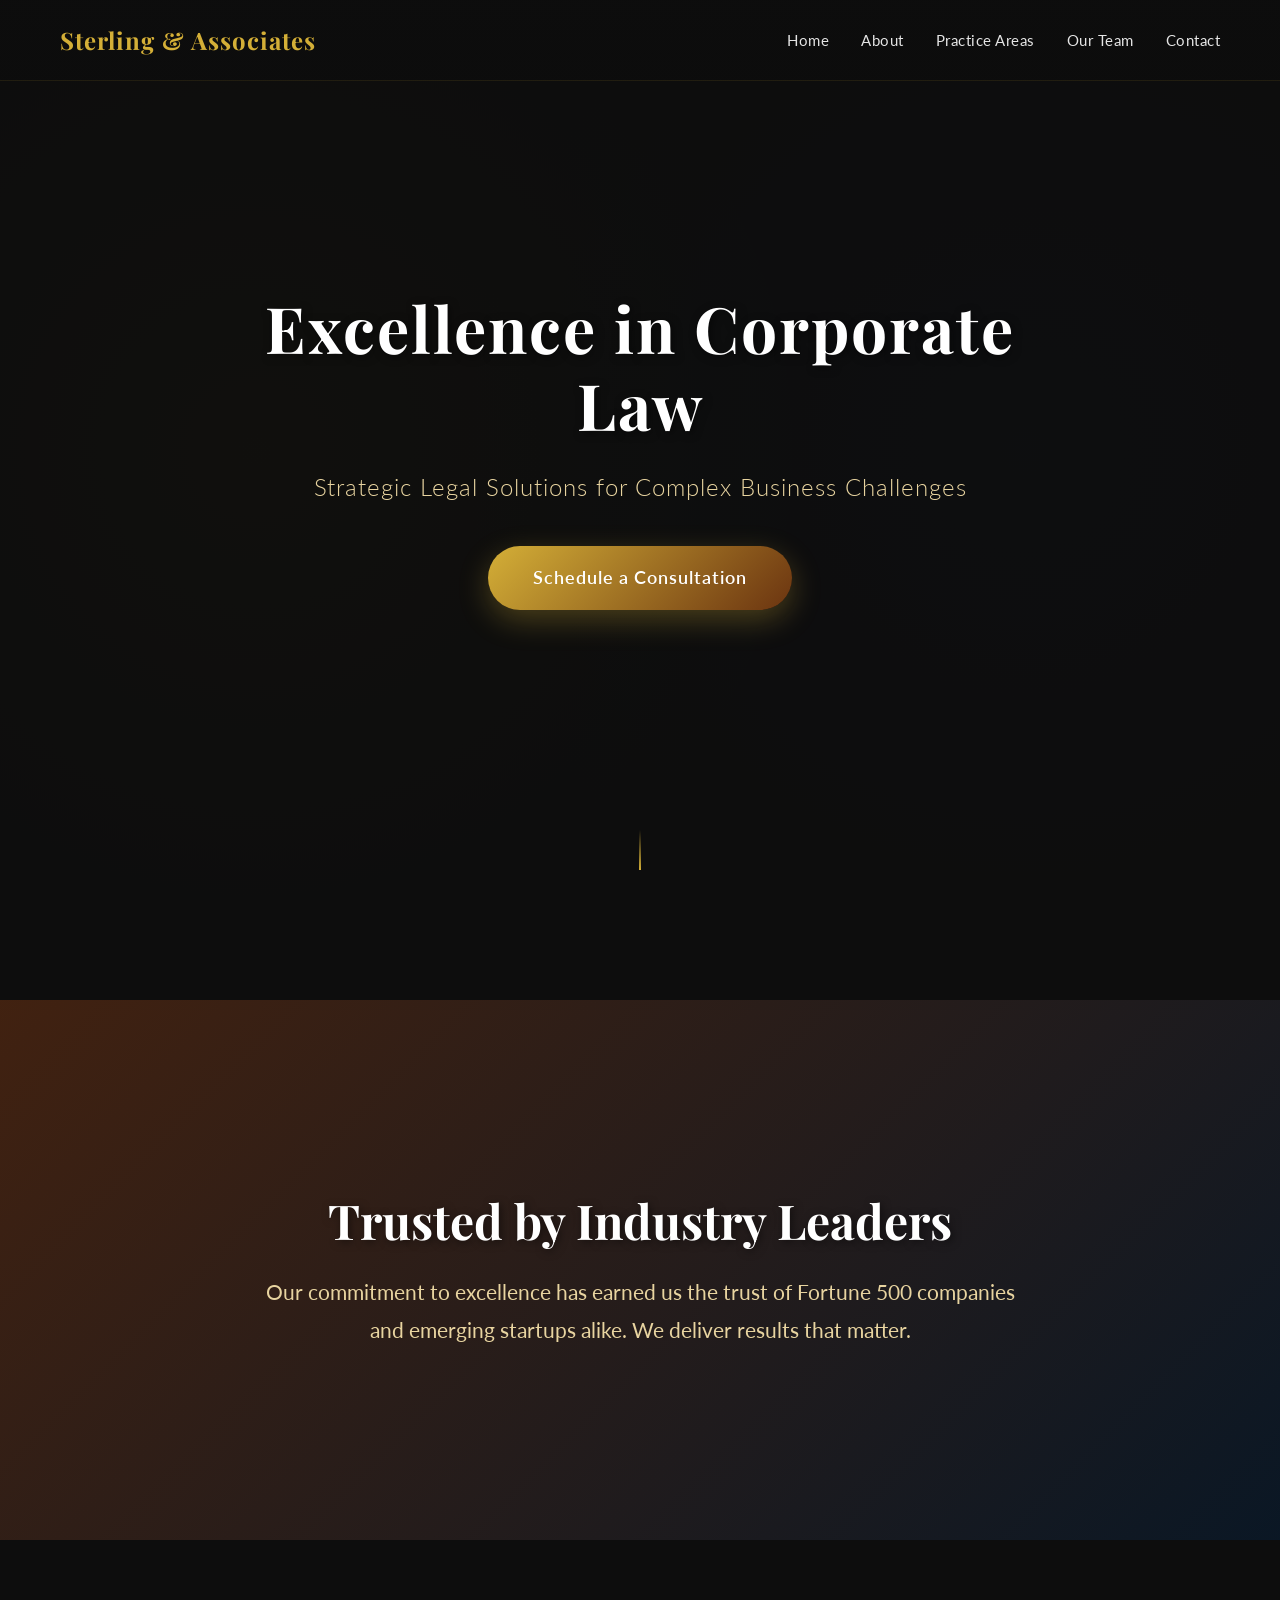
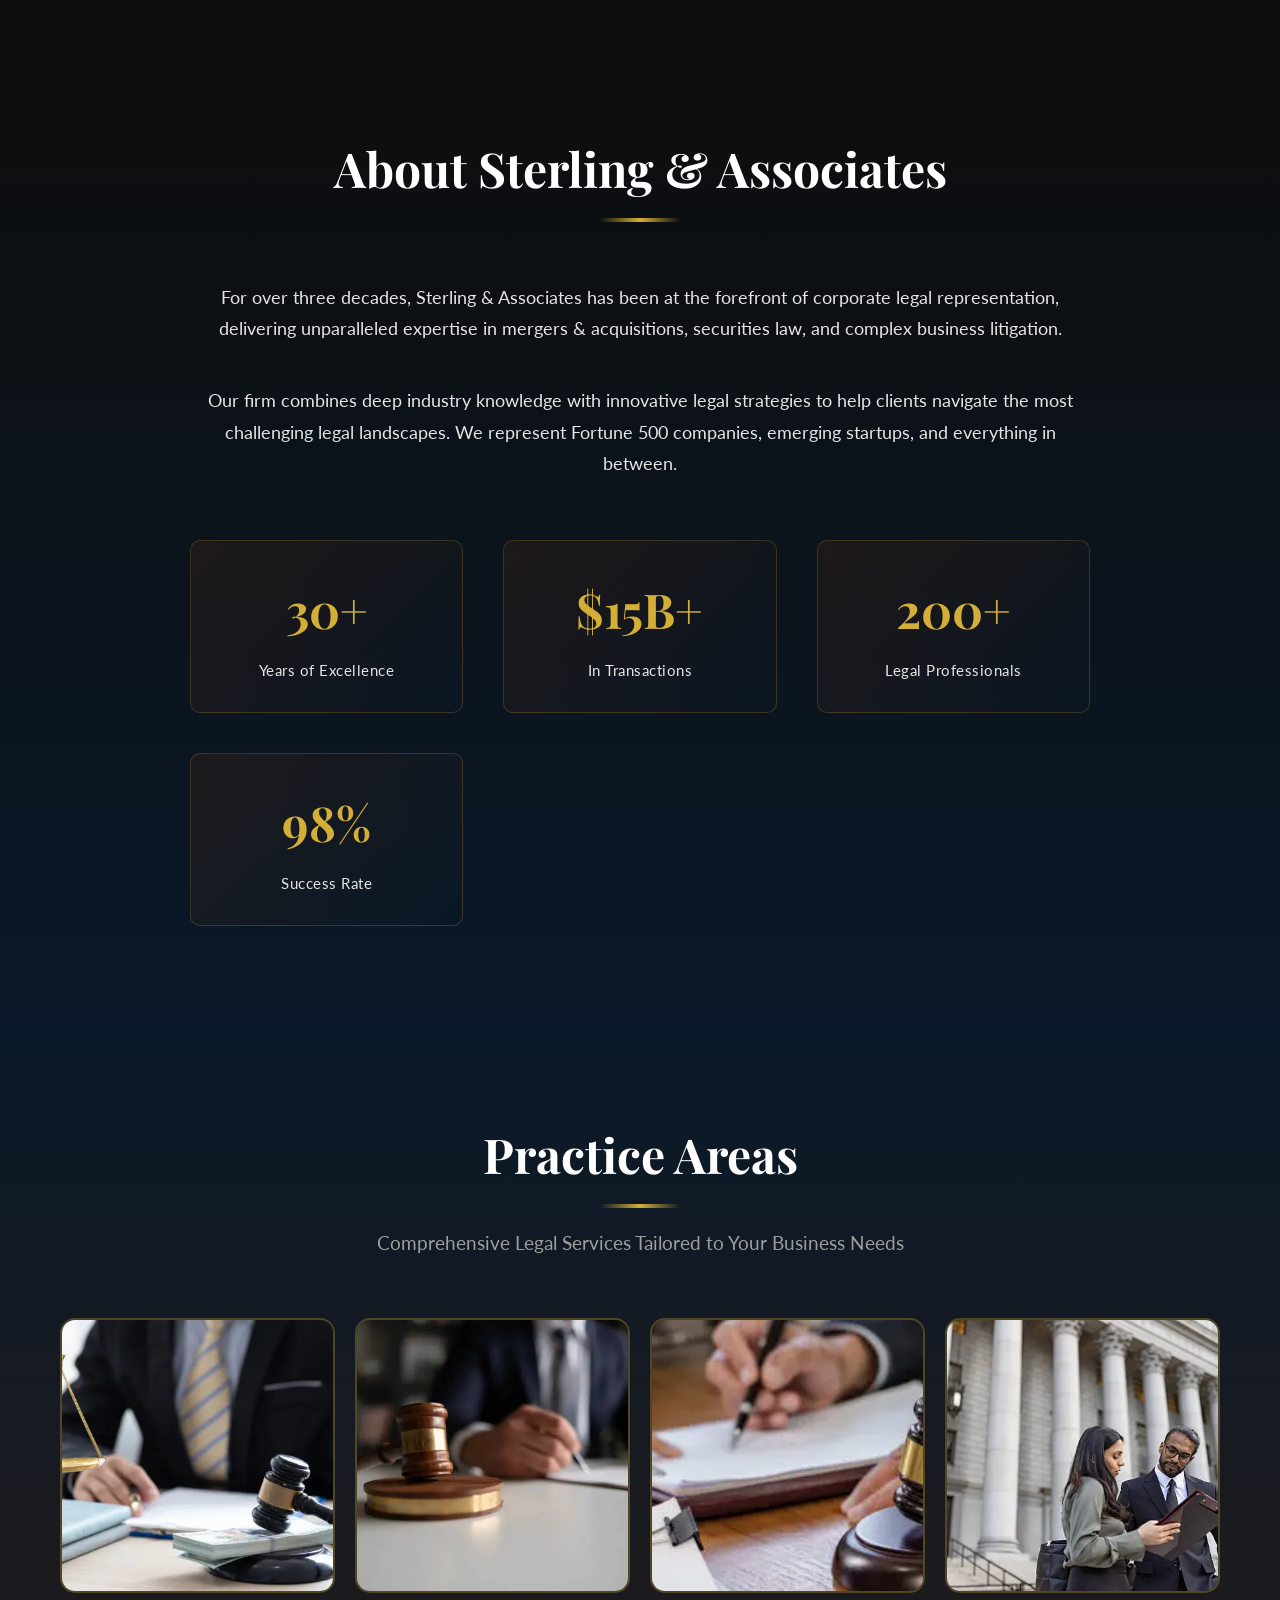
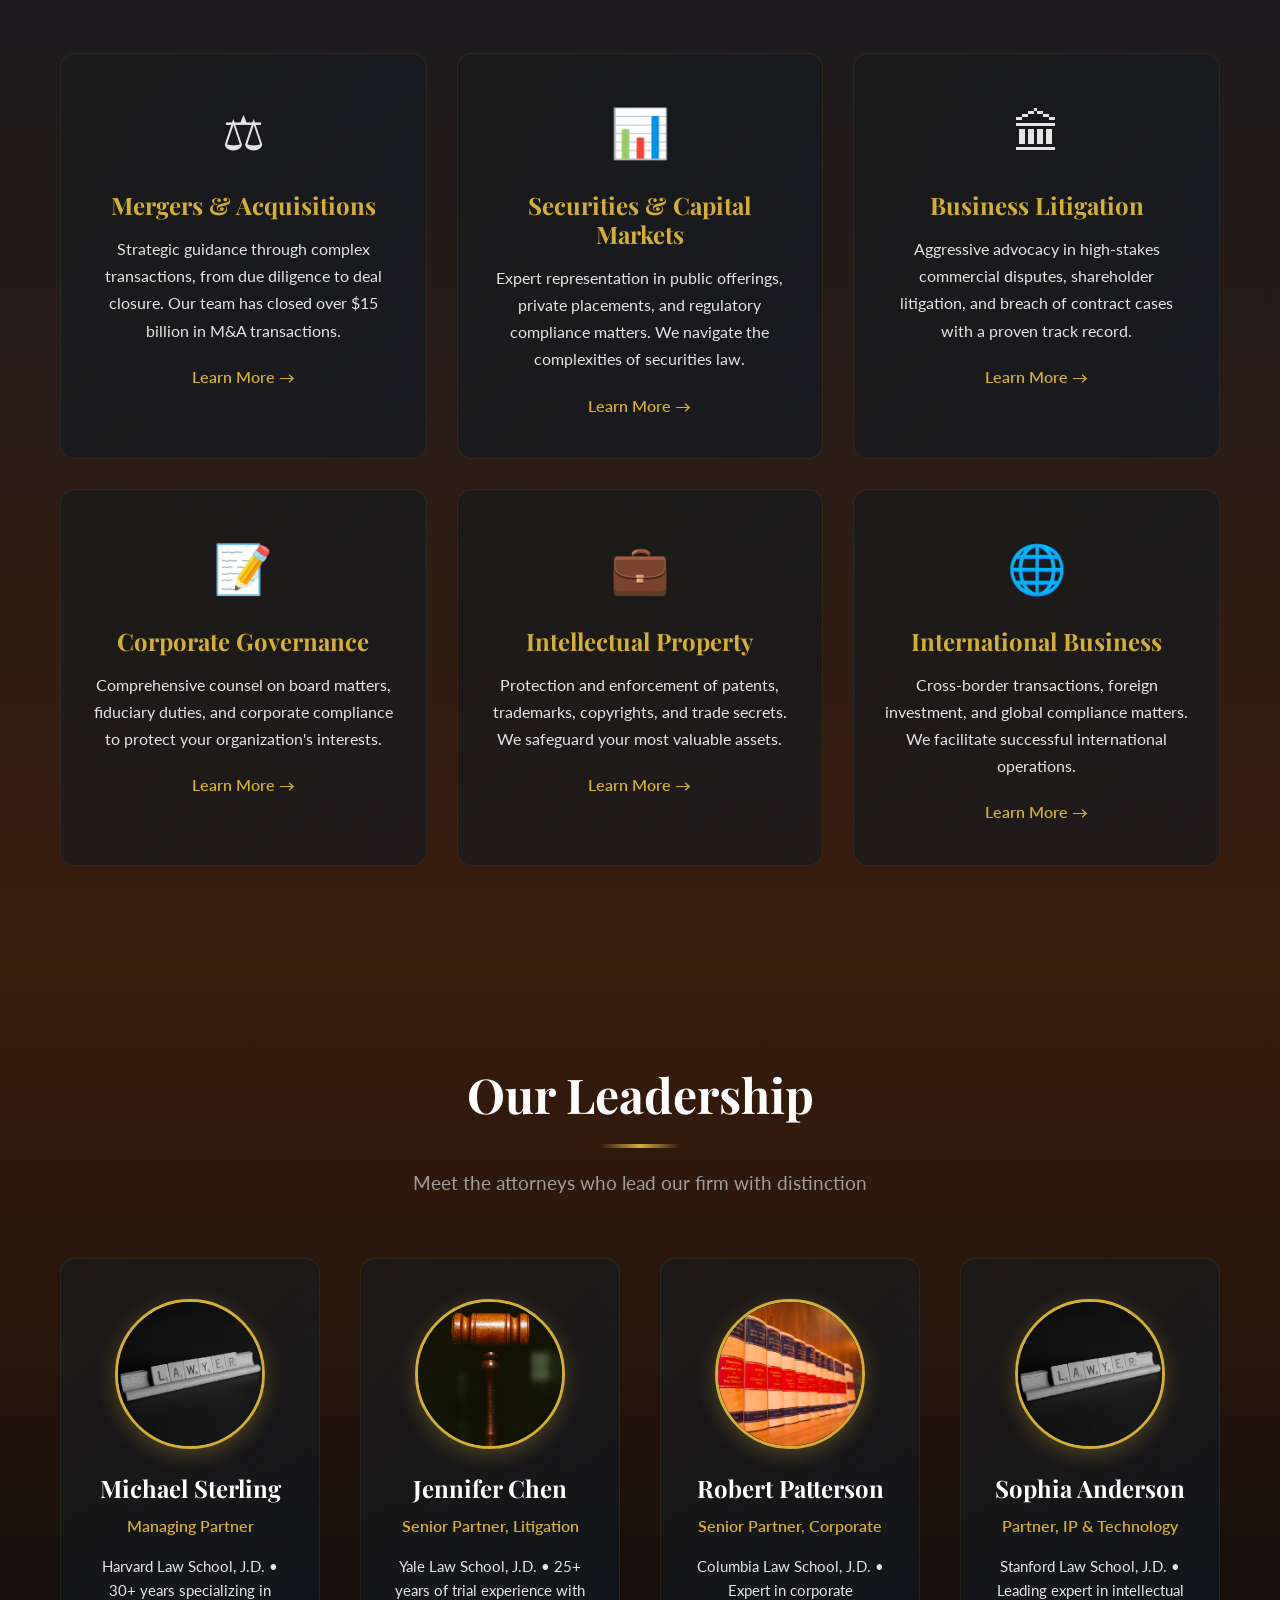
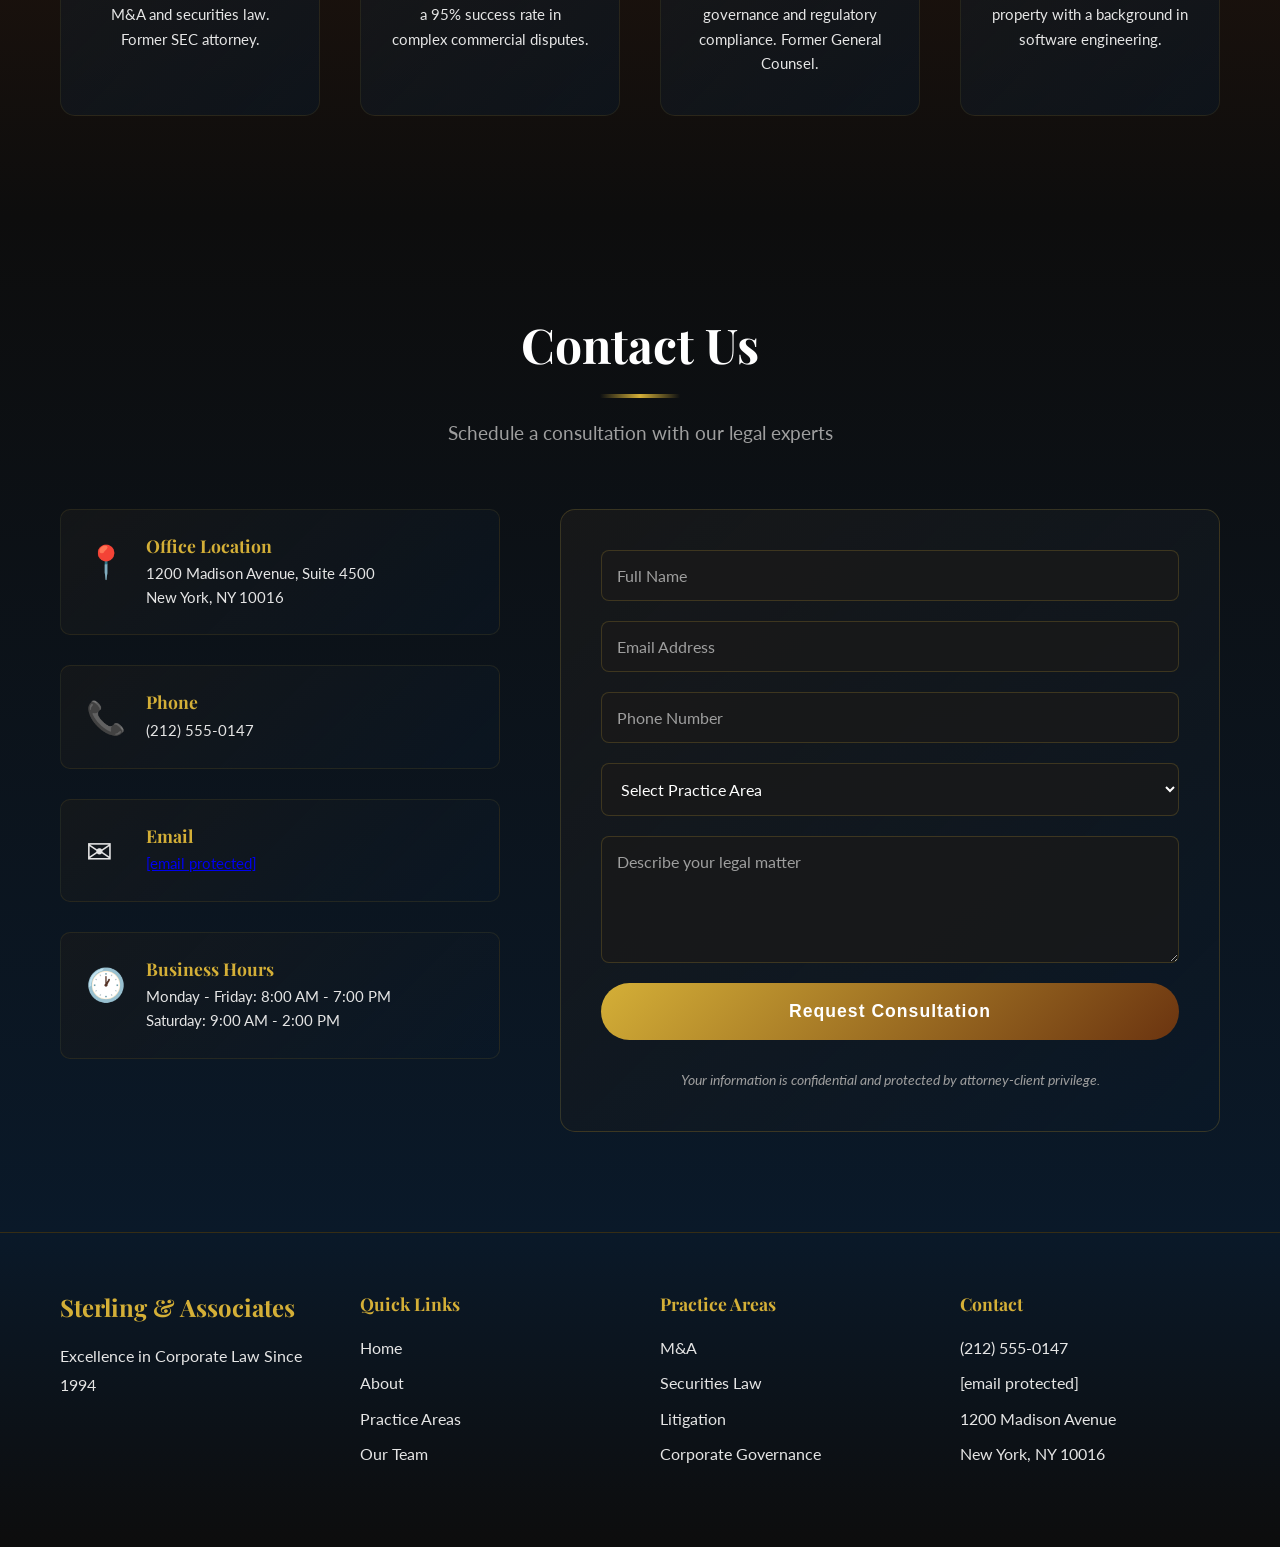
==== index.html @ 86e3eb5f "Add files via upload Website for a law firm." ====
<!DOCTYPE html>
<html lang="en">
<head>
    <meta charset="UTF-8">
    <meta name="viewport" content="width=device-width, initial-scale=1.0">
    <title>Sterling & Associates | Corporate Law Firm</title>
    <link rel="stylesheet" href="Legal.css">
    <link rel="preconnect" href="https://fonts.googleapis.com">
    <link rel="preconnect" href="https://fonts.gstatic.com" crossorigin>
    <link href="https://fonts.googleapis.com/css2?family=Playfair+Display:wght@400;600;700&family=Lato:wght@300;400;700&display=swap" rel="stylesheet">
</head>
<body>
    <!-- Navigation -->
    <nav class="navbar" id="navbar">
        <div class="nav-container">
            <div class="logo">
                <span class="logo-text">Sterling & Associates</span>
            </div>
            <div class="nav-toggle" id="navToggle">
                <span></span>
                <span></span>
                <span></span>
            </div>
            <ul class="nav-menu" id="navMenu">
                <li><a href="#home" class="nav-link">Home</a></li>
                <li><a href="#about" class="nav-link">About</a></li>
                <li><a href="#practice-areas" class="nav-link">Practice Areas</a></li>
                <li><a href="#team" class="nav-link">Our Team</a></li>
                <li><a href="#contact" class="nav-link">Contact</a></li>
            </ul>
        </div>
    </nav>

    <!-- Hero Section -->
    <section class="hero" id="home">
        <video class="hero-video" autoplay muted loop playsinline>
            <source src="5637927-uhd_3840_2160_24fps.mp4" type="video/mp4">
        </video>
        <div class="hero-overlay"></div>
        <div class="hero-content">
            <h1 class="hero-title">Excellence in Corporate Law</h1>
            <p class="hero-subtitle">Strategic Legal Solutions for Complex Business Challenges</p>
            <a href="#contact" class="cta-button">Schedule a Consultation</a>
        </div>
        <div class="scroll-indicator">
            <span></span>
        </div>
    </section>

    <!-- Video Background Section -->
    <section class="video-section" id="video-parallax">
        <video class="parallax-video" muted loop playsinline>
            <source src="5637927-uhd_3840_2160_24fps.mp4" type="video/mp4">
        </video>
        <div class="video-overlay"></div>
        <div class="video-content">
            <h2 class="video-title">Trusted by Industry Leaders</h2>
            <p class="video-text">Our commitment to excellence has earned us the trust of Fortune 500 companies and emerging startups alike. We deliver results that matter.</p>
        </div>
    </section>

    <!-- About Section -->
    <section class="about" id="about">
        <div class="container">
            <div class="section-header">
                <h2 class="section-title">About Sterling & Associates</h2>
                <div class="title-underline"></div>
            </div>
            <div class="about-content">
                <div class="about-text">
                    <p class="lead-text">For over three decades, Sterling & Associates has been at the forefront of corporate legal representation, delivering unparalleled expertise in mergers & acquisitions, securities law, and complex business litigation.</p>
                    <p>Our firm combines deep industry knowledge with innovative legal strategies to help clients navigate the most challenging legal landscapes. We represent Fortune 500 companies, emerging startups, and everything in between.</p>
                    <div class="stats-grid">
                        <div class="stat-item">
                            <div class="stat-number">30+</div>
                            <div class="stat-label">Years of Excellence</div>
                        </div>
                        <div class="stat-item">
                            <div class="stat-number">$15B+</div>
                            <div class="stat-label">In Transactions</div>
                        </div>
                        <div class="stat-item">
                            <div class="stat-number">200+</div>
                            <div class="stat-label">Legal Professionals</div>
                        </div>
                        <div class="stat-item">
                            <div class="stat-number">98%</div>
                            <div class="stat-label">Success Rate</div>
                        </div>
                    </div>
                </div>
            </div>
        </div>
    </section>

    <!-- Practice Areas Section -->
    <section class="practice-areas" id="practice-areas">
        <div class="container">
            <div class="section-header">
                <h2 class="section-title">Practice Areas</h2>
                <div class="title-underline"></div>
                <p class="section-subtitle">Comprehensive Legal Services Tailored to Your Business Needs</p>
            </div>
            
            <!-- Featured Images -->
            <div class="practice-images">
                <div class="practice-image-item">
                    <img src="istockphoto-1415997083-612x612.webp" alt="Legal consultation">
                </div>
                <div class="practice-image-item">
                    <img src="istockphoto-2102571053-612x612.webp" alt="Legal gavel">
                </div>
                <div class="practice-image-item">
                    <img src="istockphoto-2164904560-612x612.webp" alt="Legal documents">
                </div>
                <div class="practice-image-item">
                    <img src="istockphoto-2248801947-612x612.webp" alt="Legal professionals">
                </div>
            </div>
            
            <div class="practice-grid">
                <div class="practice-card">
                    <div class="practice-icon">⚖</div>
                    <h3 class="practice-title">Mergers & Acquisitions</h3>
                    <p class="practice-description">Strategic guidance through complex transactions, from due diligence to deal closure. Our team has closed over $15 billion in M&A transactions.</p>
                    <a href="#contact" class="practice-link">Learn More →</a>
                </div>
                <div class="practice-card">
                    <div class="practice-icon">📊</div>
                    <h3 class="practice-title">Securities & Capital Markets</h3>
                    <p class="practice-description">Expert representation in public offerings, private placements, and regulatory compliance matters. We navigate the complexities of securities law.</p>
                    <a href="#contact" class="practice-link">Learn More →</a>
                </div>
                <div class="practice-card">
                    <div class="practice-icon">🏛</div>
                    <h3 class="practice-title">Business Litigation</h3>
                    <p class="practice-description">Aggressive advocacy in high-stakes commercial disputes, shareholder litigation, and breach of contract cases with a proven track record.</p>
                    <a href="#contact" class="practice-link">Learn More →</a>
                </div>
                <div class="practice-card">
                    <div class="practice-icon">📝</div>
                    <h3 class="practice-title">Corporate Governance</h3>
                    <p class="practice-description">Comprehensive counsel on board matters, fiduciary duties, and corporate compliance to protect your organization's interests.</p>
                    <a href="#contact" class="practice-link">Learn More →</a>
                </div>
                <div class="practice-card">
                    <div class="practice-icon">💼</div>
                    <h3 class="practice-title">Intellectual Property</h3>
                    <p class="practice-description">Protection and enforcement of patents, trademarks, copyrights, and trade secrets. We safeguard your most valuable assets.</p>
                    <a href="#contact" class="practice-link">Learn More →</a>
                </div>
                <div class="practice-card">
                    <div class="practice-icon">🌐</div>
                    <h3 class="practice-title">International Business</h3>
                    <p class="practice-description">Cross-border transactions, foreign investment, and global compliance matters. We facilitate successful international operations.</p>
                    <a href="#contact" class="practice-link">Learn More →</a>
                </div>
            </div>
        </div>
    </section>

    <!-- Team Section -->
    <section class="team" id="team">
        <div class="container">
            <div class="section-header">
                <h2 class="section-title">Our Leadership</h2>
                <div class="title-underline"></div>
                <p class="section-subtitle">Meet the attorneys who lead our firm with distinction</p>
            </div>
            <div class="team-grid">
                <div class="team-card">
                    <div class="team-image">
                        <img src="photo-1528747008803-f9f5cc8f1a64.avif" alt="Michael Sterling">
                    </div>
                    <h3 class="team-name">Michael Sterling</h3>
                    <p class="team-title">Managing Partner</p>
                    <p class="team-description">Harvard Law School, J.D. • 30+ years specializing in M&A and securities law. Former SEC attorney.</p>
                </div>
                <div class="team-card">
                    <div class="team-image">
                        <img src="photo-1589307904488-7d60ff29c975.avif" alt="Jennifer Chen">
                    </div>
                    <h3 class="team-name">Jennifer Chen</h3>
                    <p class="team-title">Senior Partner, Litigation</p>
                    <p class="team-description">Yale Law School, J.D. • 25+ years of trial experience with a 95% success rate in complex commercial disputes.</p>
                </div>
                <div class="team-card">
                    <div class="team-image">
                        <img src="photo-1659869764315-dc3d188141fe.avif" alt="Robert Patterson">
                    </div>
                    <h3 class="team-name">Robert Patterson</h3>
                    <p class="team-title">Senior Partner, Corporate</p>
                    <p class="team-description">Columbia Law School, J.D. • Expert in corporate governance and regulatory compliance. Former General Counsel.</p>
                </div>
                <div class="team-card">
                    <div class="team-image">
                        <img src="photo-1528747008803-f9f5cc8f1a64.avif" alt="Sophia Anderson">
                    </div>
                    <h3 class="team-name">Sophia Anderson</h3>
                    <p class="team-title">Partner, IP & Technology</p>
                    <p class="team-description">Stanford Law School, J.D. • Leading expert in intellectual property with a background in software engineering.</p>
                </div>
            </div>
        </div>
    </section>

    <!-- Contact Section -->
    <section class="contact" id="contact">
        <div class="container">
            <div class="section-header">
                <h2 class="section-title">Contact Us</h2>
                <div class="title-underline"></div>
                <p class="section-subtitle">Schedule a consultation with our legal experts</p>
            </div>
            <div class="contact-content">
                <div class="contact-info">
                    <div class="info-item">
                        <div class="info-icon">📍</div>
                        <div class="info-text">
                            <h4>Office Location</h4>
                            <p>1200 Madison Avenue, Suite 4500<br>New York, NY 10016</p>
                        </div>
                    </div>
                    <div class="info-item">
                        <div class="info-icon">📞</div>
                        <div class="info-text">
                            <h4>Phone</h4>
                            <p>(212) 555-0147</p>
                        </div>
                    </div>
                    <div class="info-item">
                        <div class="info-icon">✉</div>
                        <div class="info-text">
                            <h4>Email</h4>
                            <p><a href="/cdn-cgi/l/email-protection" class="__cf_email__" data-cfemail="42212d2c3623213602313627302e2b2c252331312d212b233627316c212d2f">[email&#160;protected]</a></p>
                        </div>
                    </div>
                    <div class="info-item">
                        <div class="info-icon">🕐</div>
                        <div class="info-text">
                            <h4>Business Hours</h4>
                            <p>Monday - Friday: 8:00 AM - 7:00 PM<br>Saturday: 9:00 AM - 2:00 PM</p>
                        </div>
                    </div>
                </div>
                <div class="contact-form-wrapper">
                    <form class="contact-form" id="contactForm">
                        <div class="form-group">
                            <input type="text" id="name" name="name" placeholder="Full Name" required>
                        </div>
                        <div class="form-group">
                            <input type="email" id="email" name="email" placeholder="Email Address" required>
                        </div>
                        <div class="form-group">
                            <input type="tel" id="phone" name="phone" placeholder="Phone Number" required>
                        </div>
                        <div class="form-group">
                            <select id="service" name="service" required>
                                <option value="">Select Practice Area</option>
                                <option value="ma">Mergers & Acquisitions</option>
                                <option value="securities">Securities & Capital Markets</option>
                                <option value="litigation">Business Litigation</option>
                                <option value="governance">Corporate Governance</option>
                                <option value="ip">Intellectual Property</option>
                                <option value="international">International Business</option>
                            </select>
                        </div>
                        <div class="form-group">
                            <textarea id="message" name="message" rows="5" placeholder="Describe your legal matter" required></textarea>
                        </div>
                        <button type="submit" class="submit-button">Request Consultation</button>
                        <p class="form-disclaimer">Your information is confidential and protected by attorney-client privilege.</p>
                    </form>
                </div>
            </div>
        </div>
    </section>

    <!-- Footer -->
    <footer class="footer">
        <div class="container">
            <div class="footer-content">
                <div class="footer-section">
                    <h3 class="footer-title">Sterling & Associates</h3>
                    <p>Excellence in Corporate Law Since 1994</p>
                </div>
                <div class="footer-section">
                    <h4 class="footer-heading">Quick Links</h4>
                    <ul class="footer-links">
                        <li><a href="#home">Home</a></li>
                        <li><a href="#about">About</a></li>
                        <li><a href="#practice-areas">Practice Areas</a></li>
                        <li><a href="#team">Our Team</a></li>
                    </ul>
                </div>
                <div class="footer-section">
                    <h4 class="footer-heading">Practice Areas</h4>
                    <ul class="footer-links">
                        <li><a href="#contact">M&A</a></li>
                        <li><a href="#contact">Securities Law</a></li>
                        <li><a href="#contact">Litigation</a></li>
                        <li><a href="#contact">Corporate Governance</a></li>
                    </ul>
                </div>
                <div class="footer-section">
                    <h4 class="footer-heading">Contact</h4>
                    <ul class="footer-links">
                        <li>(212) 555-0147</li>
                        <li><a href="/cdn-cgi/l/email-protection" class="__cf_email__" data-cfemail="7b1814150f1a180f3b080f1e091712151c1a08081418121a0f1e0855181416">[email&#160;protected]</a></li>
                        <li>1200 Madison Avenue</li>
                        <li>New York, NY 10016</li>
                    </ul>
                </div>
            </div>
            <div class="foo
---- Legal.css ----
/* Reset and Base Styles */
* {
    margin: 0;
    padding: 0;
    box-sizing: border-box;
}

:root {
    --mahogany: #4A2511;
    --dark-mahogany: #3A1C0B;
    --rich-mahogany: #6B3410;
    --dark-blue: #0A1929;
    --navy-blue: #162B42;
    --deep-black: #0D0D0D;
    --off-black: #1A1A1A;
    --gold-accent: #D4AF37;
    --light-gold: #E8D4A0;
    --white: #FFFFFF;
    --light-gray: #E5E5E5;
    --medium-gray: #9E9E9E;
}

body {
    font-family: 'Lato', sans-serif;
    line-height: 1.6;
    color: var(--light-gray);
    background-color: var(--deep-black);
    overflow-x: hidden;
}

h1, h2, h3, h4, h5, h6 {
    font-family: 'Playfair Display', serif;
    font-weight: 700;
    line-height: 1.2;
    color: var(--white);
}

.container {
    max-width: 1200px;
    margin: 0 auto;
    padding: 0 20px;
}

/* Navigation */
.navbar {
    position: fixed;
    top: 0;
    left: 0;
    right: 0;
    z-index: 1000;
    background: linear-gradient(180deg, rgba(13, 13, 13, 0.98) 0%, rgba(13, 13, 13, 0.95) 100%);
    backdrop-filter: blur(10px);
    transition: all 0.3s ease;
    border-bottom: 1px solid rgba(212, 175, 55, 0.1);
}

.navbar.scrolled {
    box-shadow: 0 4px 20px rgba(0, 0, 0, 0.5);
    border-bottom: 1px solid rgba(212, 175, 55, 0.3);
}

.nav-container {
    max-width: 1200px;
    margin: 0 auto;
    padding: 0 20px;
    display: flex;
    justify-content: space-between;
    align-items: center;
    height: 80px;
}

.logo-text {
    font-family: 'Playfair Display', serif;
    font-size: 1.5rem;
    font-weight: 700;
    color: var(--gold-accent);
    letter-spacing: 1px;
}

.nav-menu {
    display: flex;
    list-style: none;
    gap: 2rem;
}

.nav-link {
    color: var(--light-gray);
    text-decoration: none;
    font-size: 0.95rem;
    font-weight: 400;
    letter-spacing: 0.5px;
    transition: color 0.3s ease;
    position: relative;
}

.nav-link::after {
    content: '';
    position: absolute;
    bottom: -5px;
    left: 0;
    width: 0;
    height: 2px;
    background: var(--gold-accent);
    transition: width 0.3s ease;
}

.nav-link:hover {
    color: var(--gold-accent);
}

.nav-link:hover::after {
    width: 100%;
}

.nav-toggle {
    display: none;
    flex-direction: column;
    cursor: pointer;
    gap: 5px;
}

.nav-toggle span {
    width: 25px;
    height: 3px;
    background-color: var(--gold-accent);
    transition: all 0.3s ease;
}

/* Hero Section */
.hero {
    position: relative;
    height: 100vh;
    display: flex;
    align-items: center;
    justify-content: center;
    overflow: hidden;
}

.hero-video {
    position: absolute;
    top: 50%;
    left: 50%;
    min-width: 100%;
    min-height: 100%;
    width: auto;
    height: auto;
    transform: translateX(-50%) translateY(-50%);
    z-index: 0;
    object-fit: cover;
}

.hero::before {
    content: '';
    position: absolute;
    top: 0;
    left: 0;
    right: 0;
    bottom: 0;
    background: 
        radial-gradient(circle at 20% 50%, rgba(212, 175, 55, 0.05) 0%, transparent 50%),
        radial-gradient(circle at 80% 50%, rgba(10, 25, 41, 0.3) 0%, transparent 50%);
    z-index: 1;
}

.hero-overlay {
    position: absolute;
    top: 0;
    left: 0;
    right: 0;
    bottom: 0;
    background: rgba(13, 13, 13, 0.7);
    z-index: 1;
}

.hero-content {
    position: relative;
    z-index: 2;
    text-align: center;
    max-width: 900px;
    padding: 0 20px;
    animation: fadeInUp 1s ease;
}

.hero-title {
    font-size: 4rem;
    margin-bottom: 1.5rem;
    color: var(--white);
    text-shadow: 2px 2px 8px rgba(0, 0, 0, 0.5);
    letter-spacing: 2px;
}

.hero-subtitle {
    font-size: 1.5rem;
    margin-bottom: 2.5rem;
    color: var(--light-gold);
    font-weight: 300;
    letter-spacing: 1px;
}

.cta-button {
    display: inline-block;
    padding: 18px 45px;
    background: linear-gradient(135deg, var(--gold-accent) 0%, var(--rich-mahogany) 100%);
    color: var(--white);
    text-decoration: none;
    font-size: 1.1rem;
    font-weight: 600;
    border-radius: 50px;
    transition: all 0.4s ease;
    box-shadow: 0 10px 30px rgba(212, 175, 55, 0.3);
    letter-spacing: 1px;
}

.cta-button:hover {
    transform: translateY(-3px);
    box-shadow: 0 15px 40px rgba(212, 175, 55, 0.5);
    background: linear-gradient(135deg, var(--rich-mahogany) 0%, var(--gold-accent) 100%);
}

.scroll-indicator {
    position: absolute;
    bottom: 30px;
    left: 50%;
    transform: translateX(-50%);
    z-index: 2;
}

.scroll-indicator span {
    display: block;
    width: 2px;
    height: 40px;
    background: linear-gradient(180deg, transparent 0%, var(--gold-accent) 100%);
    animation: scrollAnimation 2s infinite;
}

@keyframes scrollAnimation {
    0%, 100% {
        opacity: 0;
        transform: translateY(-20px);
    }
    50% {
        opacity: 1;
        transform: translateY(0);
    }
}

@keyframes fadeInUp {
    from {
        opacity: 0;
        transform: translateY(30px);
    }
    to {
        opacity: 1;
        transform: translateY(0);
    }
}

/* Section Styles */
section {
    padding: 100px 0;
}

/* Video Parallax Section */
.video-section {
    position: relative;
    height: 60vh;
    display: flex;
    align-items: center;
    justify-content: center;
    overflow: hidden;
    margin: 100px 0;
}

.parallax-video {
    position: absolute;
    top: 50%;
    left: 50%;
    min-width: 100%;
    min-height: 100%;
    width: auto;
    height: auto;
    transform: translateX(-50%) translateY(-50%);
    z-index: 0;
    object-fit: cover;
}

.video-overlay {
    position: absolute;
    top: 0;
    left: 0;
    right: 0;
    bottom: 0;
    background: linear-gradient(135deg, rgba(74, 37, 17, 0.85) 0%, rgba(10, 25, 41, 0.85) 100%);
    z-index: 1;
}

.video-content {
    position: relative;
    z-index: 2;
    text-align: center;
    max-width: 800px;
    padding: 0 20px;
}

.video-title {
    font-size: 3rem;
    margin-bottom: 1.5rem;
    color: var(--white);
    text-shadow: 2px 2px 8px rgba(0, 0, 0, 0.5);
}

.video-text {
    font-size: 1.3rem;
    color: var(--light-gold);
    line-height: 1.8;
}

.section-header {
    text-align: center;
    margin-bottom: 60px;
}

.section-title {
    font-size: 3rem;
    margin-bottom: 20px;
    color: var(--white);
}

.title-underline {
    width: 80px;
    height: 4px;
    background: linear-gradient(90deg, transparent, var(--gold-accent), transparent);
    margin: 0 auto 20px;
}

.section-subtitle {
    font-size: 1.2rem;
    color: var(--medium-gray);
    max-width: 700px;
    margin: 0 auto;
}

/* About Section */
.about {
    background: linear-gradient(180deg, var(--deep-black) 0%, var(--dark-blue) 100%);
}

.about-content {
    max-width: 900px;
    margin: 0 auto;
}

.about-text {
    text-align: center;
}

.lead-text {
    font-size: 1.3rem;
    color: var(--light-gold);
    margin-bottom: 1.5rem;
    line-height: 1.8;
}

.about-text p {
    font-size: 1.1rem;
    color: var(--light-gray);
    margin-bottom: 2.5rem;
    line-height: 1.8;
}

.stats-grid {
    display: grid;
    grid-template-columns: repeat(auto-fit, minmax(200px, 1fr));
    gap: 40px;
    margin-top: 60px;
}

.stat-item {
    text-align: center;
    padding: 30px;
    background: linear-gradient(135deg, rgba(74, 37, 17, 0.3) 0%, rgba(10, 25, 41, 0.3) 100%);
    border-radius: 10px;
    border: 1px solid rgba(212, 175, 55, 0.2);
    transition: all 0.3s ease;
}

.stat-item:hover {
    transform: translateY(-5px);
    border-color: var(--gold-accent);
    box-shadow: 0 10px 30px rgba(212, 175, 55, 0.2);
}

.stat-number {
    font-size: 3rem;
    font-weight: 700;
    color: var(--gold-accent);
    font-family: 'Playfair Display', serif;
}

.stat-label {
    font-size: 0.95rem;
    color: var(--light-gray);
    margin-top: 10px;
    letter-spacing: 0.5px;
}

/* Practice Areas Section */
.practice-areas {
    background: linear-gradient(180deg, var(--dark-blue) 0%, var(--dark-mahogany) 100%);
}

.practice-images {
    display: grid;
    grid-template-columns: repeat(auto-fit, minmax(250px, 1fr));
    gap: 20px;
    margin: 40px 0 60px;
}

.practice-image-item {
    position: relative;
    overflow: hidden;
    border-radius: 15px;
    aspect-ratio: 1;
    border: 2px solid rgba(212, 175, 55, 0.3);
    transition: all 0.4s ease;
}

.practice-image-item:hover {
    transform: translateY(-10px);
    border-color: var(--gold-accent);
    box-shadow: 0 15px 40px rgba(212, 175, 55, 0.3);
}

.practice-image-item img {
    width: 100%;
    height: 100%;
    object-fit: cover;
    transition: transform 0.6s ease;
}

.practice-image-item:hover img {
    transform: scale(1.1);
}

.practice-grid {
    display: grid;
    grid-template-columns: repeat(auto-fit, minmax(320px, 1fr));
    gap: 30px;
    margin-top: 40px;
}

.practice-card {
    background: linear-gradient(135deg, rgba(26, 26, 26, 0.8) 0%, rgba(10, 25, 41, 0.5) 100%);
    padding: 40px 30px;
    border-radius: 15px;
    border: 1px solid rgba(212, 175, 55, 0.1);
    transition: all 0.4s ease;
    text-align: center;
}

.practice-card:hover {
    transform: translateY(-10px);
    border-color: var(--gold-accent);
    box-shadow: 0 15px 40px rgba(212, 175, 55, 0.2);
    background: linear-gradient(135deg, rgba(74, 37, 17, 0.4) 0%, rgba(10, 25, 41, 0.6) 100%);
}

.practice-icon {
    font-size: 3rem;
    margin-bottom: 20px;
}

.practice-title {
    font-size: 1.5rem;
    margin-bottom: 15px;
    color: var(--gold-accent);
}

.practice-description {
    font-size: 1rem;
    color: var(--light-gray);
    line-height: 1.7;
    margin-bottom: 20px;
}

.practice-link {
    color: var(--gold-accent);
    text-decoration: none;
    font-weight: 600;
    transition: all 0.3s ease;
    display: inline-block;
}

.practice-link:hover {
    color: var(--light-gold);
    transform: translateX(5px);
}

/* Team Section */
.team {
    background: linear-gradient(180deg, var(--dark-mahogany) 0%, var(--deep-black) 100%);
}

.team-grid {
    display: grid;
    grid-template-columns: repeat(auto-fit, minmax(260px, 1fr));
    gap: 40px;
    margin-top: 40px;
}

.team-card {
    background: linear-gradient(135deg, rgba(26, 26, 26, 0.8) 0%, rgba(10, 25, 41, 0.5) 100%);
    padding: 40px 30px;
    border-radius: 15px;
    border: 1px solid rgba(212, 175, 55, 0.1);
    text-align: center;
    transition: all 0.4s ease;
}

.team-card:hover {
    transform: translateY(-10px);
    border-color: var(--gold-accent);
    box-shadow: 0 15px 40px rgba(212, 175, 55, 0.2);
}

.team-image {
    width: 150px;
    height: 150px;
    border-radius: 50%;
    margin: 0 auto 25px;
    overflow: hidden;
    border: 3px solid var(--gold-accent);
    box-shadow: 0 5px 20px rgba(212, 175, 55, 0.3);
}

.team-image img {
    width: 100%;
    height: 100%;
    object-fit: cover;
    transition: transform 0.4s ease;
}

.team-card:hover .team-image img {
    transform: scale(1.1);
}

.team-image-placeholder {
    width: 150px;
    height: 150px;
    border-radius: 50%;
    background: linear-gradient(135deg, var(--dark-blue) 0%, var(--rich-mahogany) 100%);
    margin: 0 auto 25px;
    display: flex;
    align-items: center;
    justify-content: center;
    border: 3px solid var(--gold-accent);
}

.team-initial {
    font-size: 3rem;
    color: var(--gold-accent);
    font-family: 'Playfair Display', serif;
    font-weight: 700;
}

.team-name {
    font-size: 1.5rem;
    margin-bottom: 10px;
    color: var(--white);
}

.team-title {
    font-size: 1rem;
    color: var(--gold-accent);
    margin-bottom: 15px;
    font-weight: 600;
}

.team-description {
    font-size: 0.95rem;
    color: var(--light-gray);
    line-height: 1.6;
}

/* Contact Section */
.contact {
    background: linear-gradient(180deg, var(--deep-black) 0%, var(--dark-blue) 100%);
}

.contact-content {
    display: grid;
    grid-template-columns: 1fr 1.5fr;
    gap: 60px;
    margin-top: 40px;
}

.contact-info {
    display: flex;
    flex-direction: column;
    gap: 30px;
}

.info-item {
    display: flex;
    align-items: flex-start;
    gap: 20px;
    padding: 25px;
    background: linear-gradient(135deg, rgba(26, 26, 26, 0.6) 0%, rgba(10, 25, 41, 0.4) 100%);
    border-radius: 10px;
    border: 1px solid rgba(212, 175, 55, 0.1);
    transition: all 0.3s ease;
}

.info-item:hover {
    border-color: var(--gold-accent);
    transform: translateX(5px);
}

.info-icon {
    font-size: 2rem;
    min-width: 40px;
}

.info-text h4 {
    font-size: 1.1rem;
    margin-bottom: 5px;
    color: var(--gold-accent);
}

.info-text p {
    font-size: 0.95rem;
    color: var(--light-gray);
    line-height: 1.6;
}

.contact-form-wrapper {
    background: linear-gradient(135deg, rgba(26, 26, 26, 0.8) 0%, rgba(10, 25, 41, 0.5) 100%);
    padding: 40px;
    border-radius: 15px;
    border: 1px solid rgba(212, 175, 55, 0.2);
}

.contact-form {
    display: flex;
    flex-direction: column;
    gap: 20px;
}

.form-group {
    display: flex;
    flex-direction: column;
}

.form-group input,
.form-group select,
.form-group textarea {
    padding: 15px;
    background: rgba(26, 26, 26, 0.8);
    border: 1px solid rgba(212, 175, 55, 0.2);
    border-radius: 8px;
    color: var(--white);
    font-size: 1rem;
    font-family: 'Lato', sans-serif;
    transition: all 0.3s ease;
}

.form-group input:focus,
.form-group select:focus,
.form-group textarea:focus {
    outline: none;
    border-color: var(--gold-accent);
    box-shadow: 0 0 10px rgba(212, 175, 55, 0.2);
}

.form-group input::placeholder,
.form-group textarea::placeholder {
    color: var(--medium-gray);
}

.form-group select {
    cursor: pointer;
}

.form-group select option {
    background: var(--off-black);
    color: var(--white);
}

.submit-button {
    padding: 18px;
    background: linear-gradient(135deg, var(--gold-accent) 0%, var(--rich-mahogany) 100%);
    color: var(--white);
    border: none;
    border-radius: 50px;
    font-size: 1.1rem;
    font-weight: 600;
    cursor: pointer;
    transition: all 0.4s ease;
    letter-spacing: 1px;
}

.submit-button:hover {
    transform: translateY(-3px);
    box-shadow: 0 10px 30px rgba(212, 175, 55, 0.4);
    background: linear-gradient(135deg, var(--rich-mahogany) 0%, var(--gold-accent) 100%);
}

.form-disclaimer {
    font-size: 0.85rem;
    color: var(--medium-gray);
    text-align: center;
    margin-top: 10px;
    font-style: italic;
}

/* Footer */
.footer {
    background: linear-gradient(180deg, var(--dark-blue) 0%, var(--deep-black) 100%);
    padding: 60px 0 30px;
    border-top: 1px solid rgba(212, 175, 55, 0.2);
}

.footer-content {
    display: grid;
    grid-template-columns: repeat(auto-fit, minmax(220px, 1fr));
    gap: 40px;
    margin-bottom: 40px;
}

.footer-section h3,
.footer-section h4 {
    margin-bottom: 20px;
}

.footer-title {
    color: var(--gold-accent);
    font-size: 1.5rem;
}

.footer-heading {
    color: var(--gold-accent);
    font-size: 1.1rem;
}

.footer-section p {
    color: var(--light-gray);
    line-height: 1.8;
}

.footer-links {
    list-style: none;
}

.footer-links li {
    margin-bottom: 10px;
}

.footer-links a {
    color: var(--light-gray);
    text-decoration: none;
    transition: color 0.3s ease;
}

.footer-links a:hover {
    color: var(--gold-accent);
}

.footer-bottom {
    text-align: center;
    padding-top: 30px;
    border-top: 1px solid rgba(212, 175, 55, 0.1);
}

.footer-bottom p {
    color: var(--medium-gray);
    font-size: 0.9rem;
}

.footer-bottom a {
    color: var(--gold-accent);
    text-decoration: none;
}

.footer-bottom a:hover {
    text-decoration: underline;
}

/* Responsive Design */
@media (max-width: 768px) {
    .nav-menu {
        position: fixed;
        left: -100%;
        top: 80px;
        flex-direction: column;
        background: rgba(13, 13, 13, 0.98);
        width: 100%;
        text-align: center;
        transition: left 0.3s ease;
        padding: 30px 0;
        gap: 0;
        border-top: 1px solid rgba(212, 175, 55, 0.2);
    }

    .nav-menu.active {
        left: 0;
    }

    .nav-menu li {
        padding: 15px 0;
    }

    .nav-toggle {
        display: flex;
    }

    .nav-toggle.active span:nth-child(1) {
        transform: rotate(45deg) translate(8px, 8px);
    }

    .nav-toggle.active span:nth-child(2) {
        opacity: 0;
    }

    .nav-toggle.active span:nth-child(3) {
        transform: rotate(-45deg) translate(8px, -8px);
    }

    .hero-title {
        font-size: 2.5rem;
    }

    .hero-subtitle {
        font-size: 1.2rem;
    }

    .video-section {
        height: 50vh;
    }

    .video-title {
        font-size: 2rem;
    }

    .video-text {
        font-size: 1.1rem;
    }

    .practice-images {
        grid-template-columns: repeat(2, 1fr);
        gap: 15px;
    }

    .section-title {
        font-size: 2.2rem;
    }

    .stats-grid {
        grid-template-columns: repeat(2, 1fr);
        gap: 20px;
    }

    .practice-grid {
        grid-template-columns: 1fr;
    }

    .team-grid {
        grid-template-columns: 1fr;
    }

    .contact-content {
        grid-template-columns: 1fr;
        gap: 40px;
    }

    .footer-content {
        grid-template-columns: 1fr;
        text-align: center;
    }

    section {
        padding: 60px 0;
    }
}

@media (max-width: 480px) {
    .hero-title {
        font-size: 2rem;
    }

    .hero-subtitle {
        font-size: 1rem;
    }

    .cta-button {
        padding: 15px 30px;
        font-size: 1rem;
    }

    .video-section {
        height: 40vh;
    }

    .video-title {
        font-size: 1.5rem;
    }

    .video-text {
        font-size: 1rem;
    }

    .practice-images {
        grid-template-columns: 1fr;
    }

    .section-title {
        font-size: 1.8rem;
    }

    .stats-grid {
        grid-template-columns: 1fr;
    }

    .stat-number {
        font-size: 2.5rem;
    }

    .contact-form-wrapper {
        padding: 25px;
    }
}

/* Smooth Scrolling */
html {
    scroll-behavior: smooth;
}

/* Selection Styling */
::selection {
    background: var(--gold-accent);
    color: var(--deep-black);
}

::-moz-selection {
    background: var(--gold-accent);
    color: var(--deep-black);
}
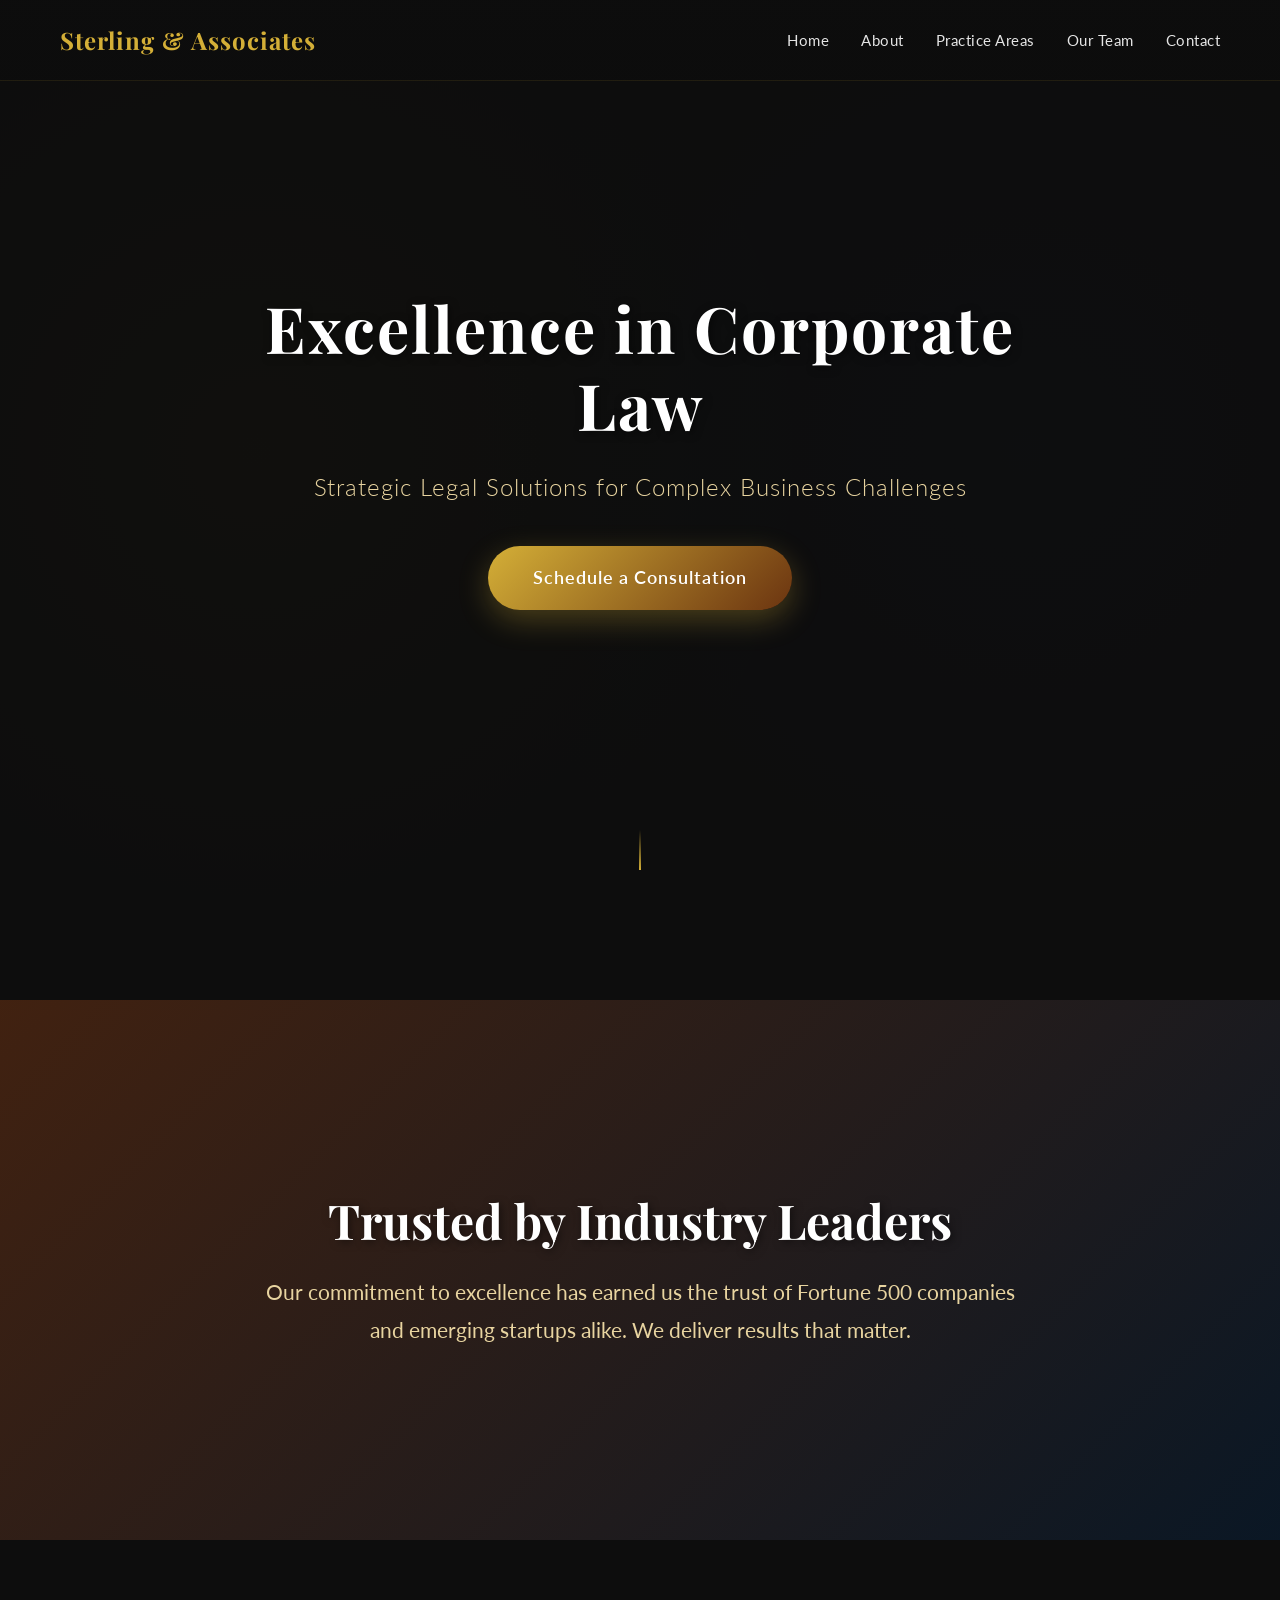
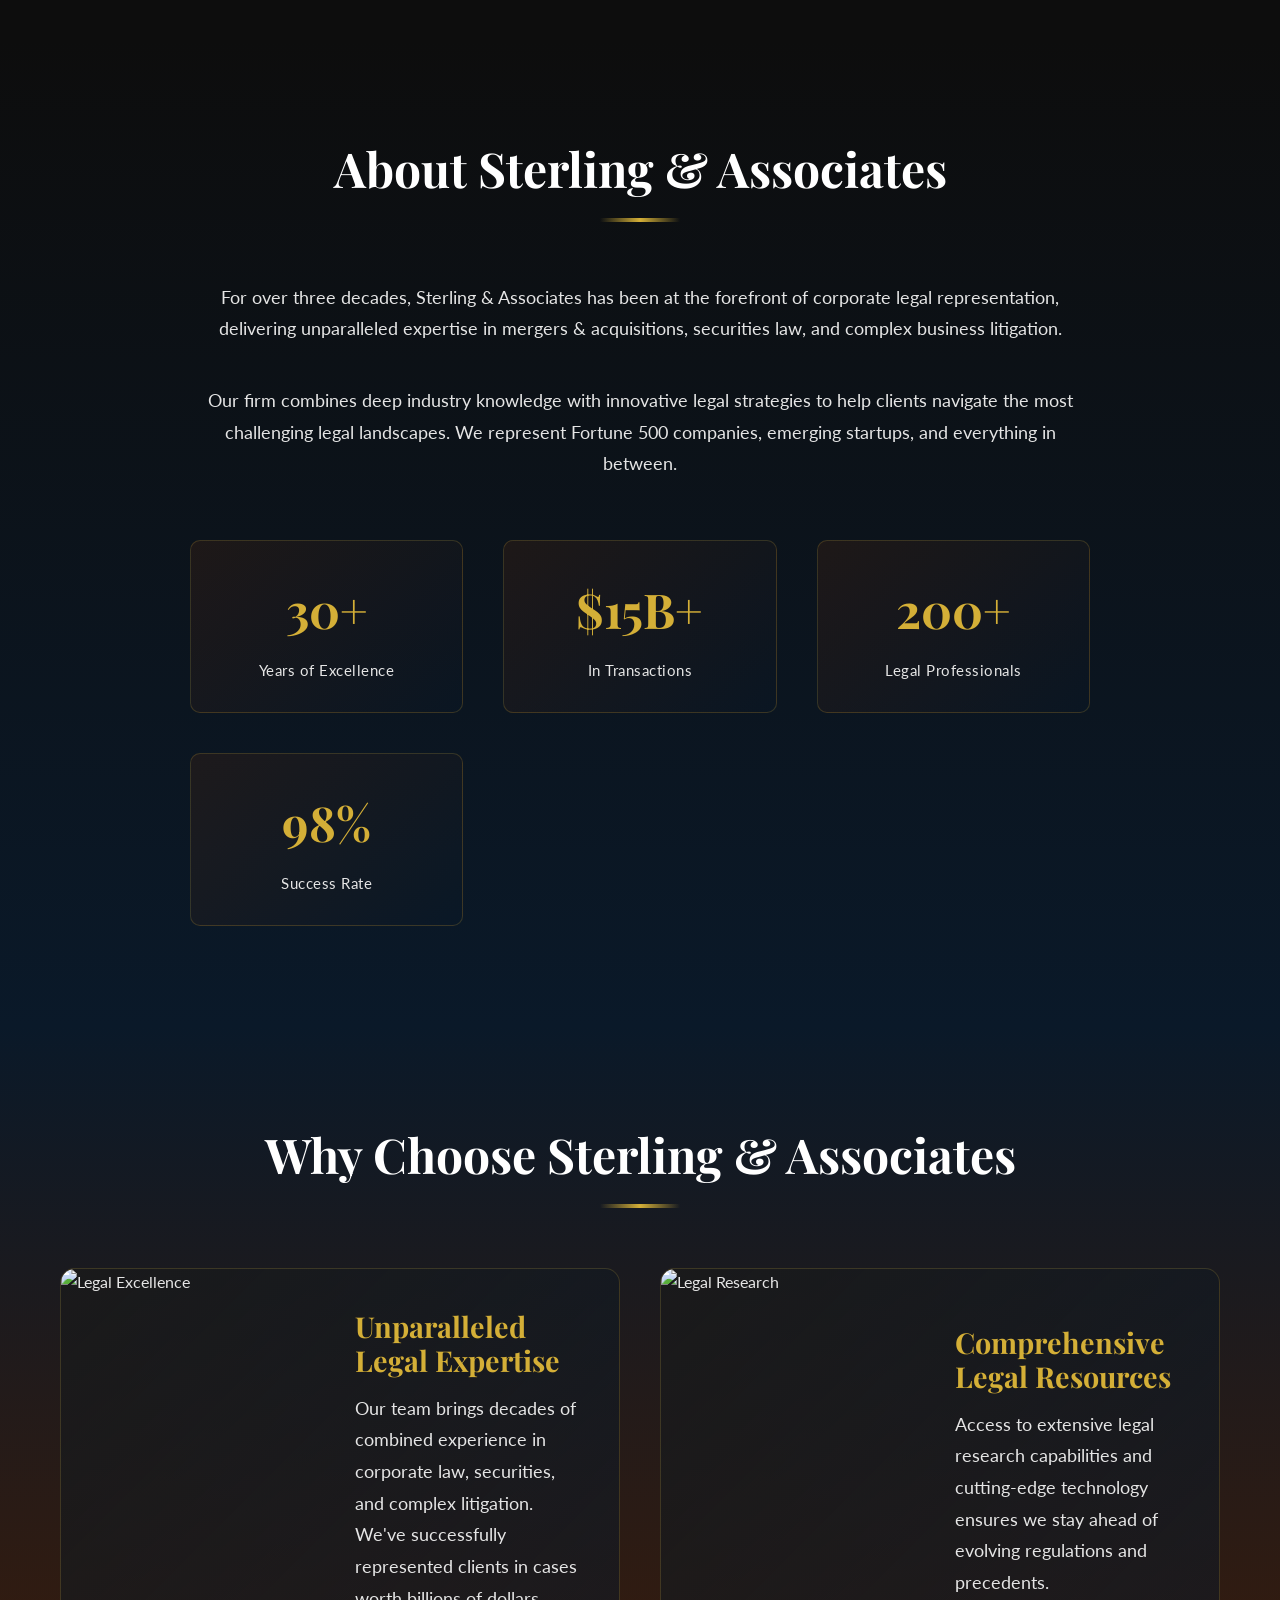
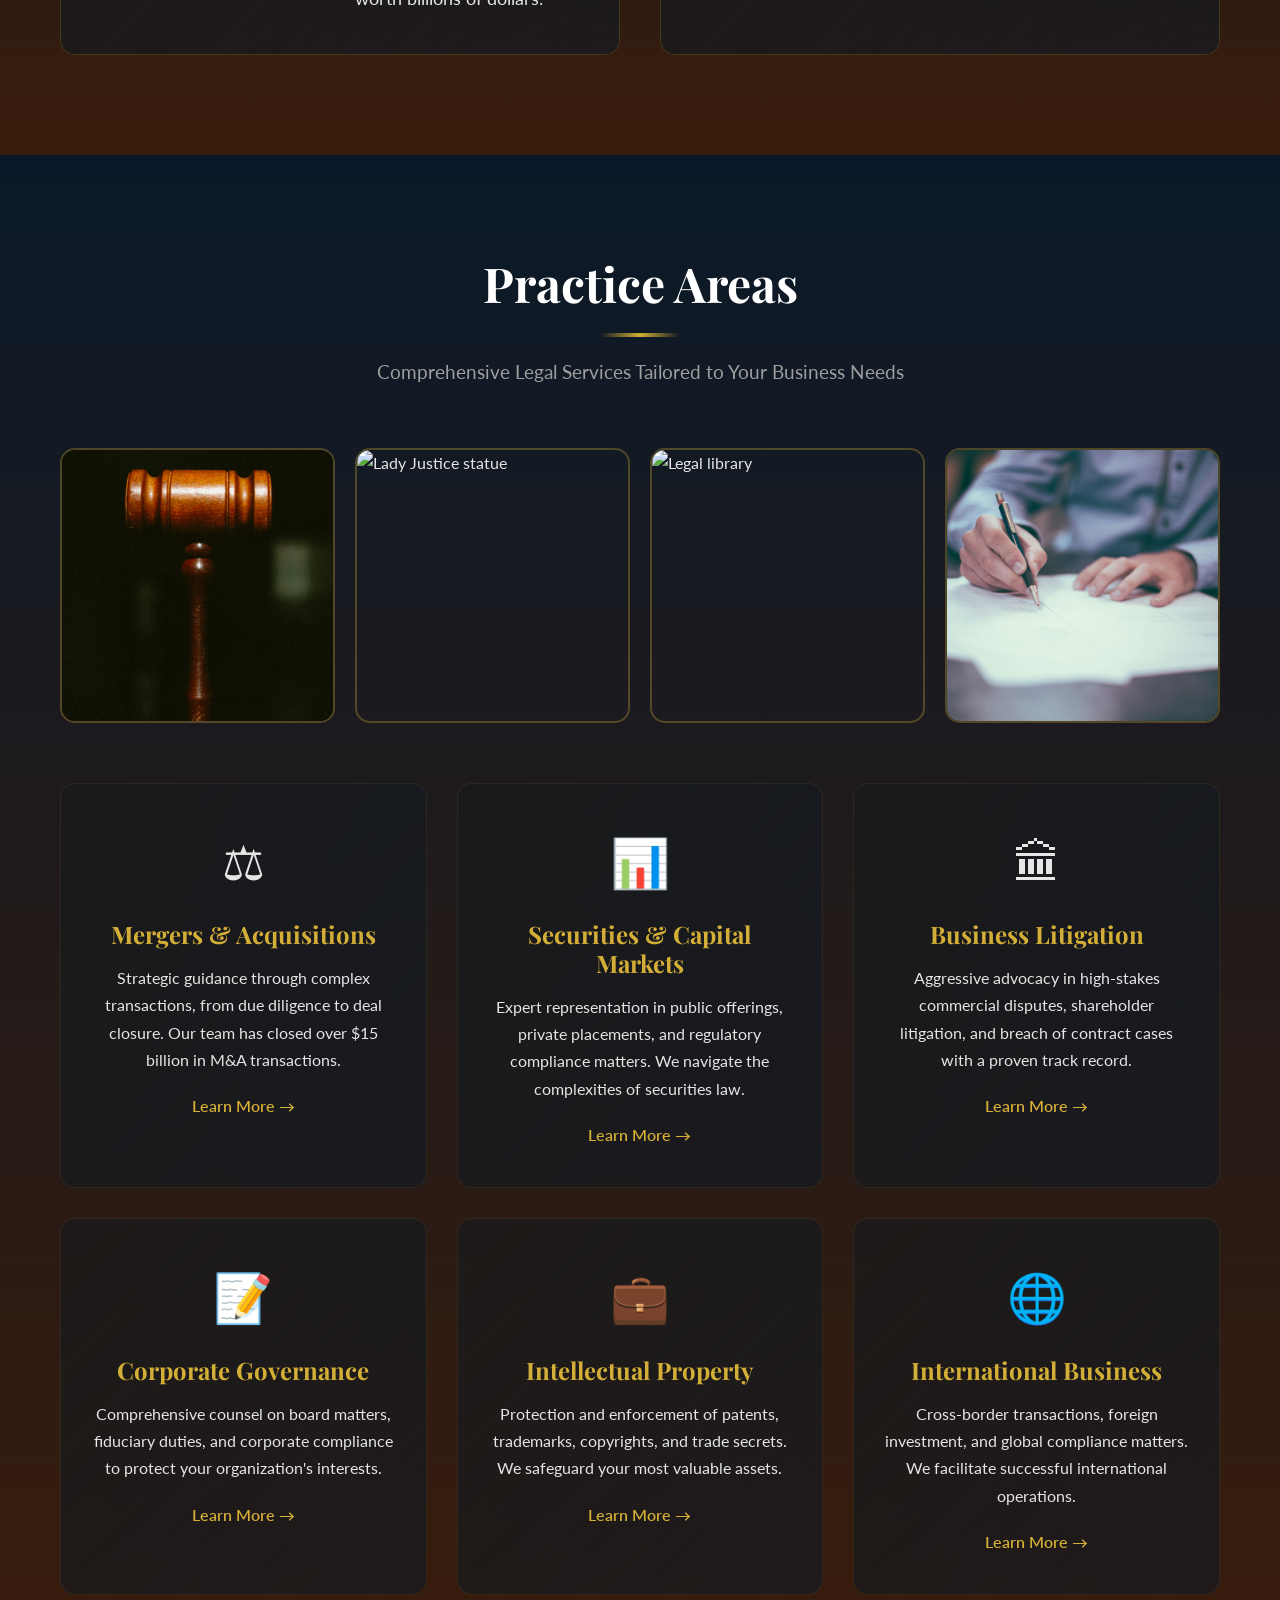
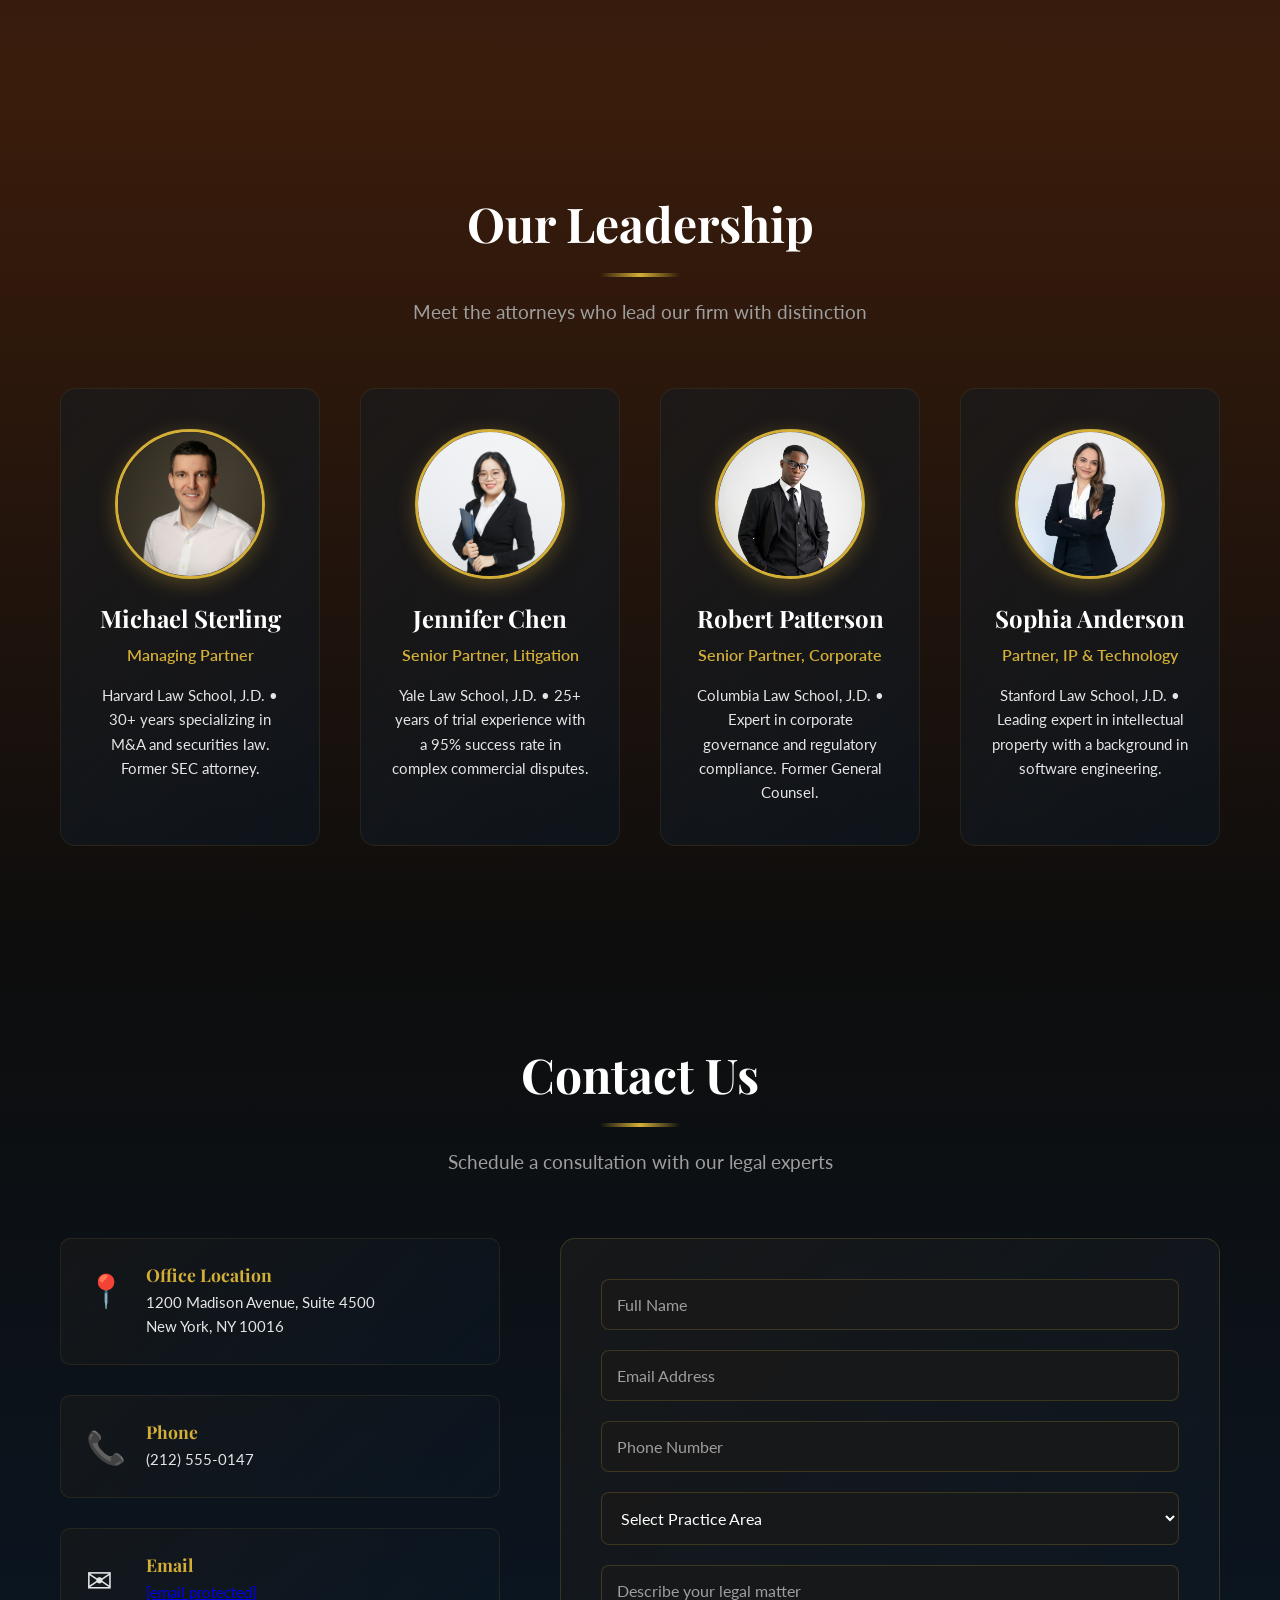
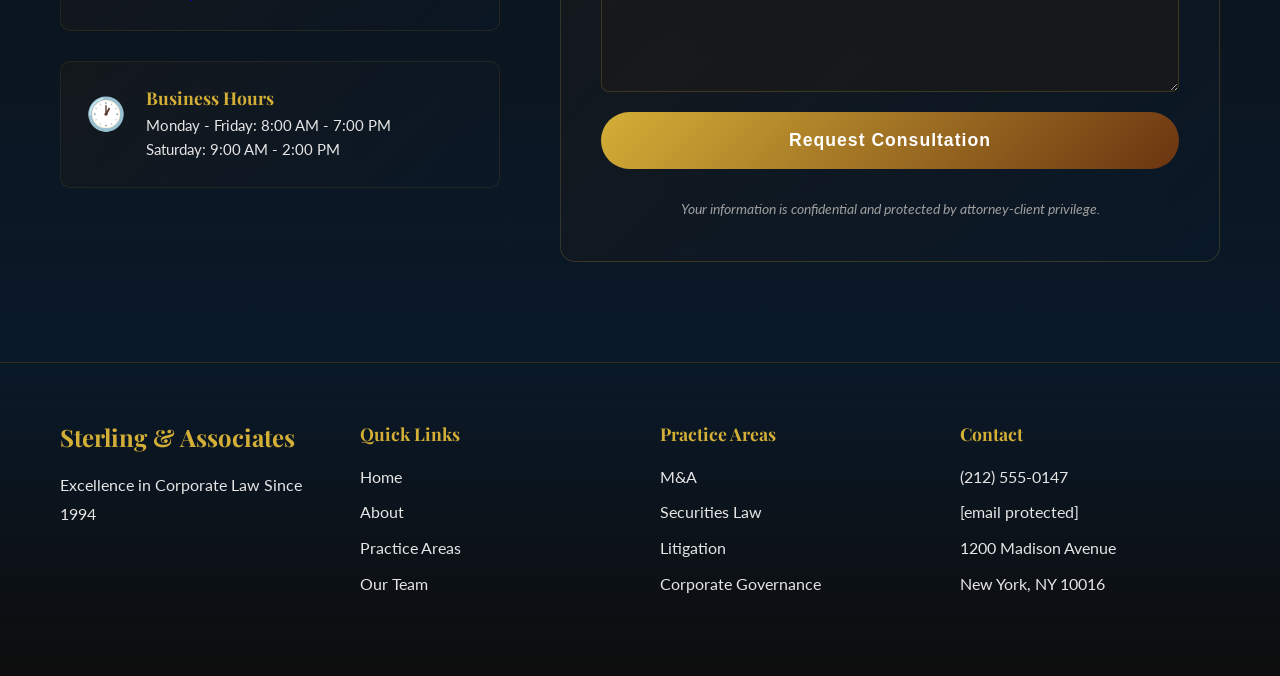
==== commit cab54b91: "Add files via upload Fixed the lawyer images" ====
--- a/index.html
+++ b/index.html
@@ -93,6 +93,36 @@
         </div>
     </section>
 
+    <!-- Why Choose Us Section -->
+    <section class="why-choose-us">
+        <div class="container">
+            <div class="section-header">
+                <h2 class="section-title">Why Choose Sterling & Associates</h2>
+                <div class="title-underline"></div>
+            </div>
+            <div class="why-choose-grid">
+                <div class="why-choose-item">
+                    <div class="why-choose-image">
+                        <img src="statue_row.jpg" alt="Legal Excellence">
+                    </div>
+                    <div class="why-choose-content">
+                        <h3>Unparalleled Legal Expertise</h3>
+                        <p>Our team brings decades of combined experience in corporate law, securities, and complex litigation. We've successfully represented clients in cases worth billions of dollars.</p>
+                    </div>
+                </div>
+                <div class="why-choose-item">
+                    <div class="why-choose-image">
+                        <img src="bookcase.jpg" alt="Legal Research">
+                    </div>
+                    <div class="why-choose-content">
+                        <h3>Comprehensive Legal Resources</h3>
+                        <p>Access to extensive legal research capabilities and cutting-edge technology ensures we stay ahead of evolving regulations and precedents.</p>
+                    </div>
+                </div>
+            </div>
+        </div>
+    </section>
+
     <!-- Practice Areas Section -->
     <section class="practice-areas" id="practice-areas">
         <div class="container">
@@ -105,16 +135,16 @@
             <!-- Featured Images -->
             <div class="practice-images">
                 <div class="practice-image-item">
-                    <img src="istockphoto-1415997083-612x612.webp" alt="Legal consultation">
+                    <img src="gavel.jpg" alt="Legal gavel">
                 </div>
                 <div class="practice-image-item">
-                    <img src="istockphoto-2102571053-612x612.webp" alt="Legal gavel">
+                    <img src="statue.jpg" alt="Lady Justice statue">
                 </div>
                 <div class="practice-image-item">
-                    <img src="istockphoto-2164904560-612x612.webp" alt="Legal documents">
+                    <img src="bookcase.jpg" alt="Legal library">
                 </div>
                 <div class="practice-image-item">
-                    <img src="istockphoto-2248801947-612x612.webp" alt="Legal professionals">
+                    <img src="writing.jpg" alt="Legal documentation">
                 </div>
             </div>
             
@@ -170,7 +200,7 @@
             <div class="team-grid">
                 <div class="team-card">
                     <div class="team-image">
-                        <img src="photo-1528747008803-f9f5cc8f1a64.avif" alt="Michael Sterling">
+                        <img src="1_Michael_Sterling.jpg" alt="Michael Sterling">
                     </div>
                     <h3 class="team-name">Michael Sterling</h3>
                     <p class="team-title">Managing Partner</p>
@@ -178,7 +208,7 @@
                 </div>
                 <div class="team-card">
                     <div class="team-image">
-                        <img src="photo-1589307904488-7d60ff29c975.avif" alt="Jennifer Chen">
+                        <img src="1_Jennifer_Chen.jpg" alt="Jennifer Chen">
                     </div>
                     <h3 class="team-name">Jennifer Chen</h3>
                     <p class="team-title">Senior Partner, Litigation</p>
@@ -186,7 +216,7 @@
                 </div>
                 <div class="team-card">
                     <div class="team-image">
-                        <img src="photo-1659869764315-dc3d188141fe.avif" alt="Robert Patterson">
+                        <img src="1_Robert_Patterson.jpg" alt="Robert Patterson">
                     </div>
                     <h3 class="team-name">Robert Patterson</h3>
                     <p class="team-title">Senior Partner, Corporate</p>
@@ -194,7 +224,7 @@
                 </div>
                 <div class="team-card">
                     <div class="team-image">
-                        <img src="photo-1528747008803-f9f5cc8f1a64.avif" alt="Sophia Anderson">
+                        <img src="1_Sophia_Anderson.jpg" alt="Sophia Anderson">
                     </div>
                     <h3 class="team-name">Sophia Anderson</h3>
                     <p class="team-title">Partner, IP & Technology</p>
--- a/Legal.css
+++ b/Legal.css
@@ -149,6 +149,20 @@
     object-fit: cover;
 }
 
+/* Fallback background image for hero */
+.hero::after {
+    content: '';
+    position: absolute;
+    top: 0;
+    left: 0;
+    right: 0;
+    bottom: 0;
+    background-image: url('statue_row.jpg');
+    background-size: cover;
+    background-position: center;
+    z-index: 0;
+}
+
 .hero::before {
     content: '';
     position: absolute;
@@ -345,6 +359,86 @@
     background: linear-gradient(180deg, var(--deep-black) 0%, var(--dark-blue) 100%);
 }
 
+/* Why Choose Us Section */
+.why-choose-us {
+    background: linear-gradient(180deg, var(--dark-blue) 0%, var(--dark-mahogany) 100%);
+    padding: 100px 0;
+}
+
+.why-choose-grid {
+    display: grid;
+    grid-template-columns: repeat(auto-fit, minmax(500px, 1fr));
+    gap: 40px;
+    margin-top: 40px;
+}
+
+.why-choose-item {
+    display: grid;
+    grid-template-columns: 1fr 1fr;
+    gap: 30px;
+    background: linear-gradient(135deg, rgba(26, 26, 26, 0.8) 0%, rgba(10, 25, 41, 0.5) 100%);
+    border-radius: 15px;
+    overflow: hidden;
+    border: 1px solid rgba(212, 175, 55, 0.2);
+    transition: all 0.4s ease;
+}
+
+.why-choose-item:hover {
+    transform: translateY(-10px);
+    border-color: var(--gold-accent);
+    box-shadow: 0 20px 50px rgba(212, 175, 55, 0.3);
+}
+
+.why-choose-image {
+    position: relative;
+    overflow: hidden;
+    min-height: 300px;
+}
+
+.why-choose-image img {
+    width: 100%;
+    height: 100%;
+    object-fit: cover;
+    transition: transform 0.6s ease;
+}
+
+.why-choose-item:hover .why-choose-image img {
+    transform: scale(1.1);
+}
+
+.why-choose-content {
+    padding: 40px 40px 40px 0;
+    display: flex;
+    flex-direction: column;
+    justify-content: center;
+}
+
+.why-choose-content h3 {
+    font-size: 1.8rem;
+    color: var(--gold-accent);
+    margin-bottom: 15px;
+}
+
+.why-choose-content p {
+    font-size: 1.1rem;
+    color: var(--light-gray);
+    line-height: 1.8;
+}
+
+@media (max-width: 968px) {
+    .why-choose-grid {
+        grid-template-columns: 1fr;
+    }
+    
+    .why-choose-item {
+        grid-template-columns: 1fr;
+    }
+    
+    .why-choose-content {
+        padding: 30px;
+    }
+}
+
 .about-content {
     max-width: 900px;
     margin: 0 auto;
@@ -537,8 +631,14 @@
     width: 100%;
     height: 100%;
     object-fit: cover;
+    object-position: center top;  /* <-- ADD THIS LINE */
     transition: transform 0.4s ease;
 }
+
+.team-card:nth-child(3) .team-image img {
+    object-position: center 30%;
+}
+
 
 .team-card:hover .team-image img {
     transform: scale(1.1);
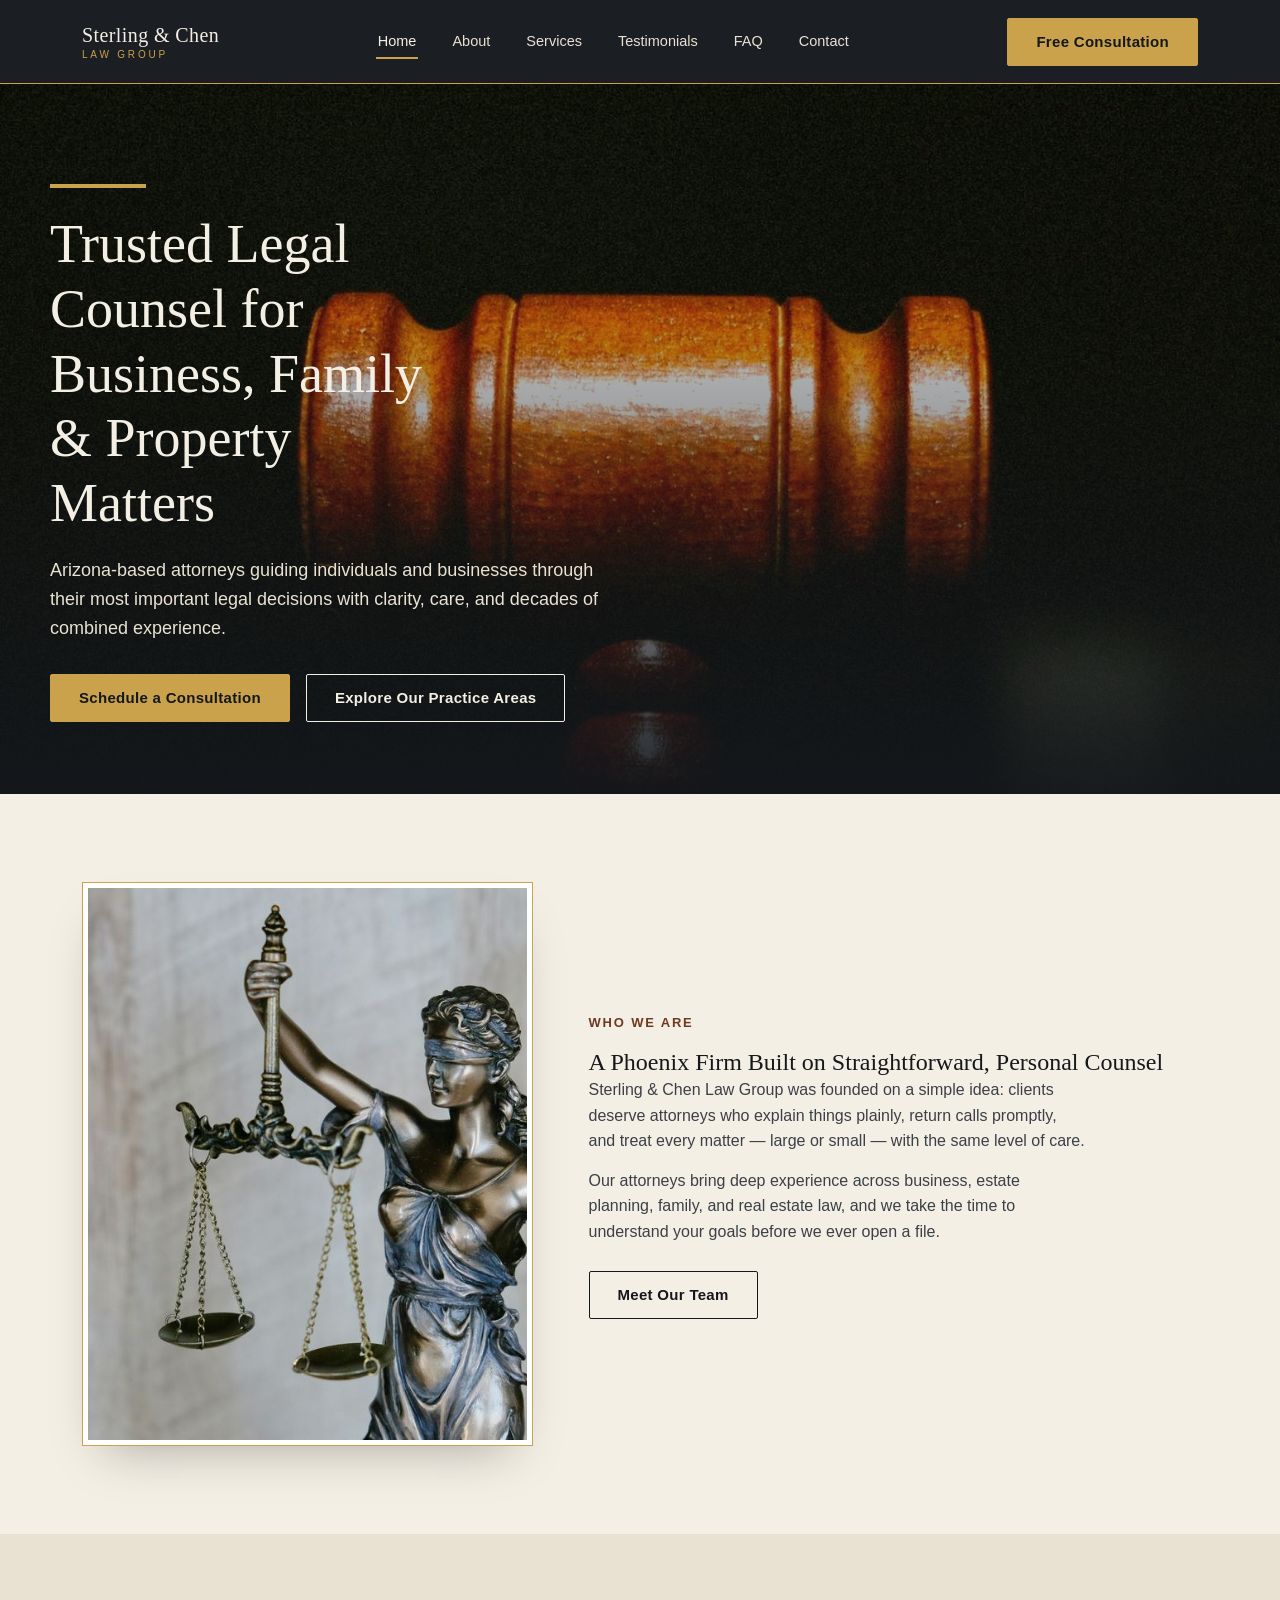
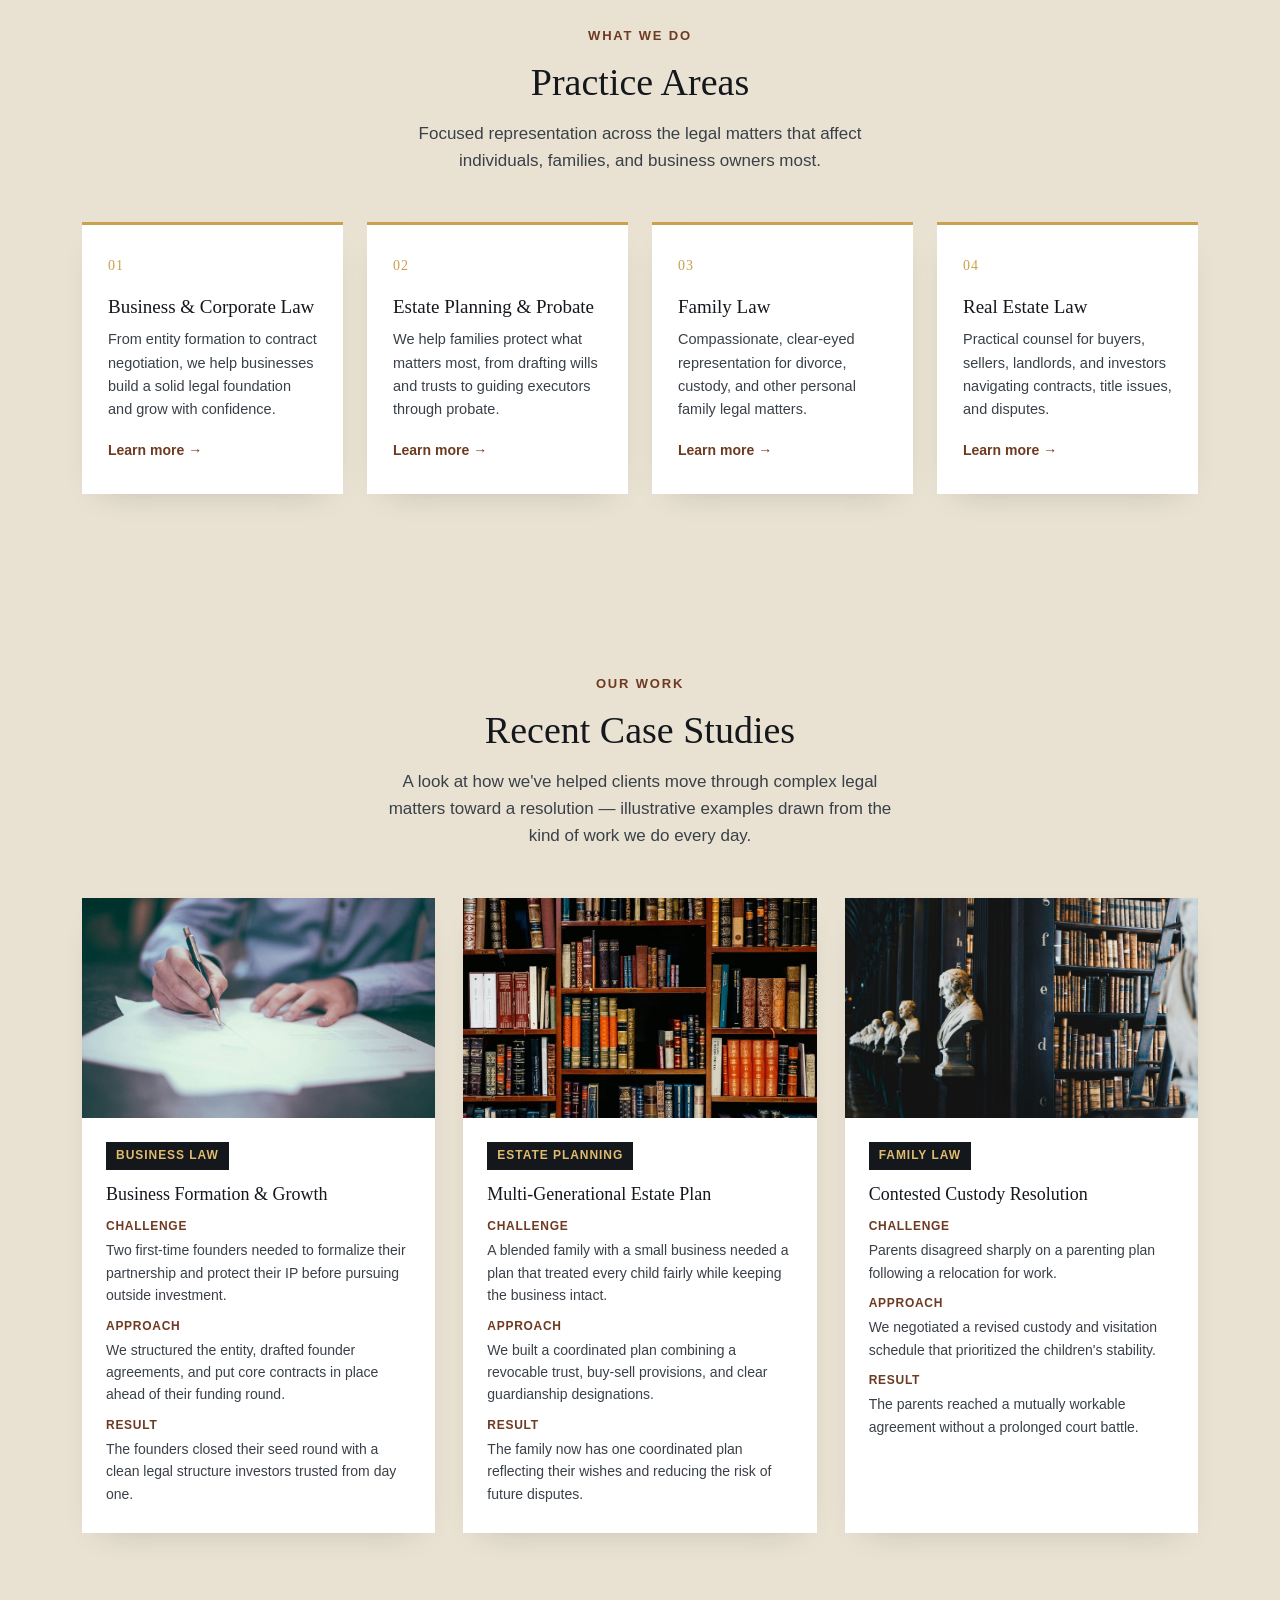
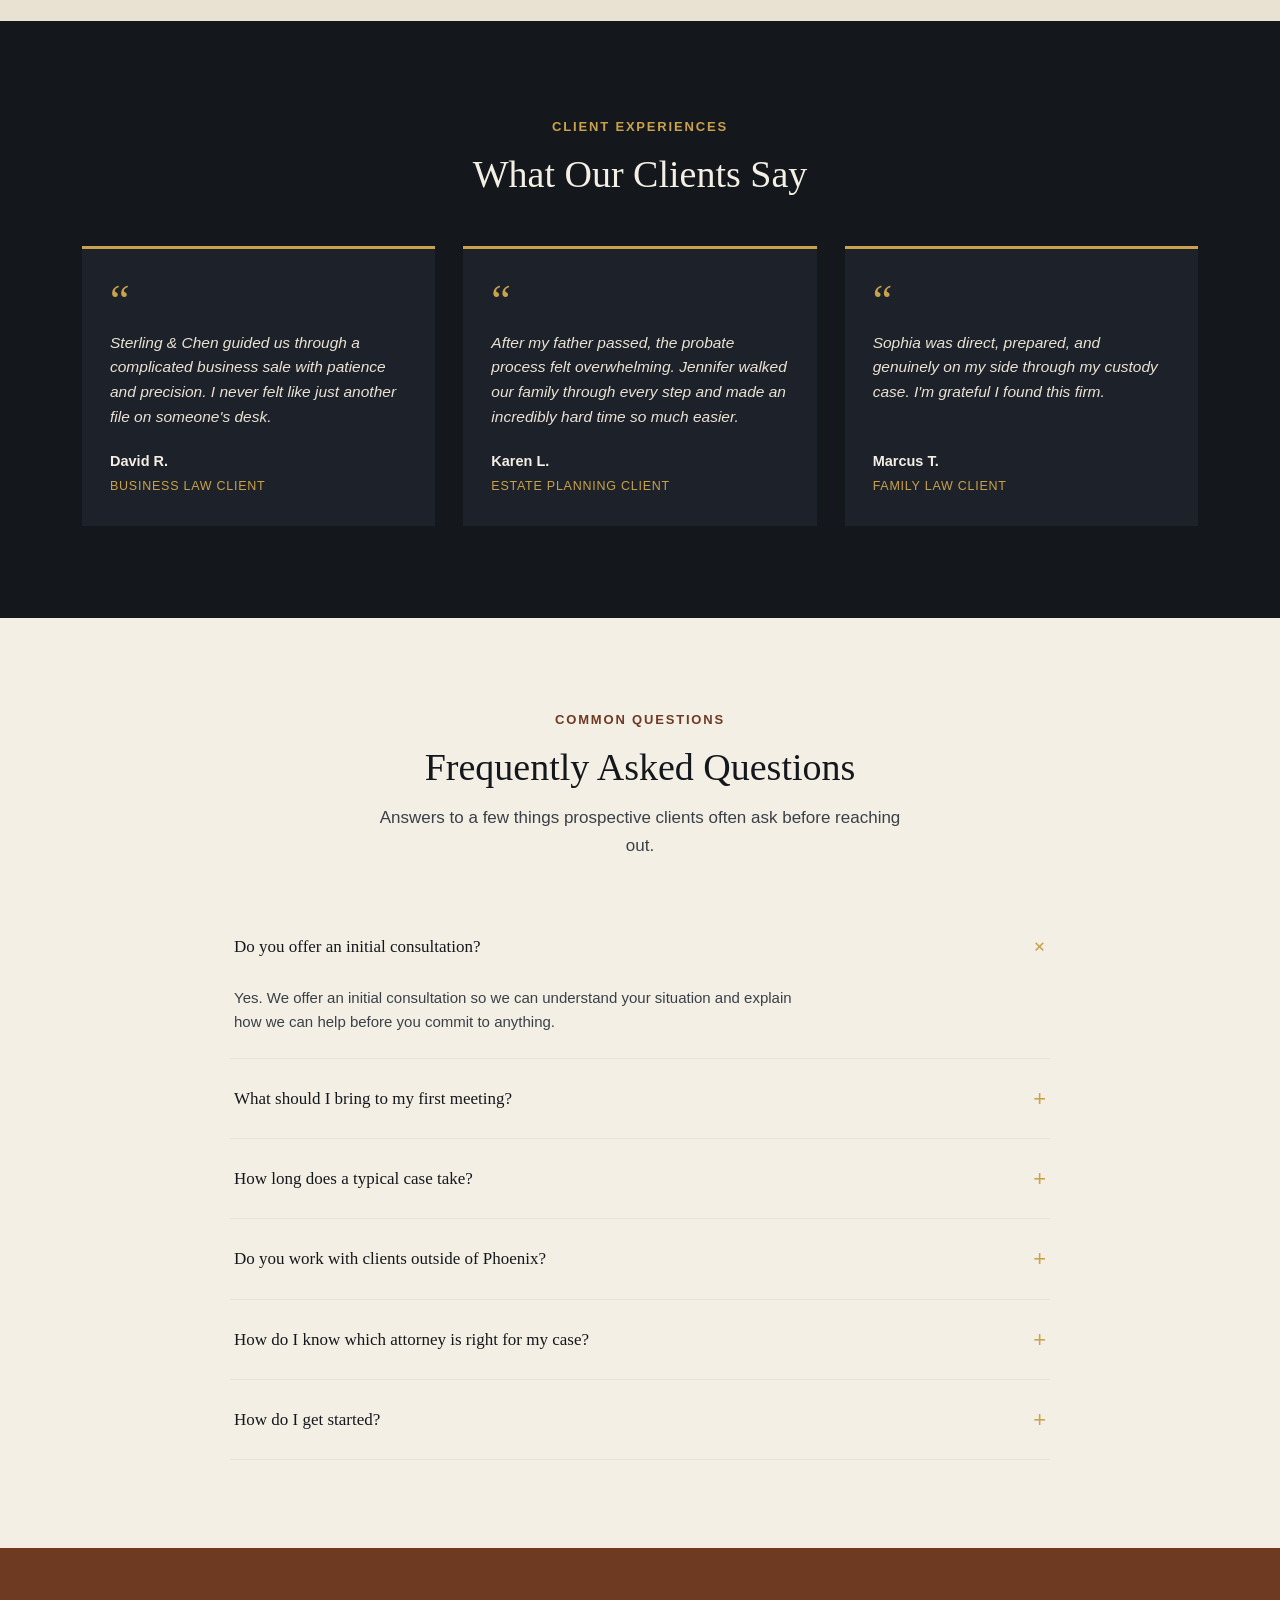
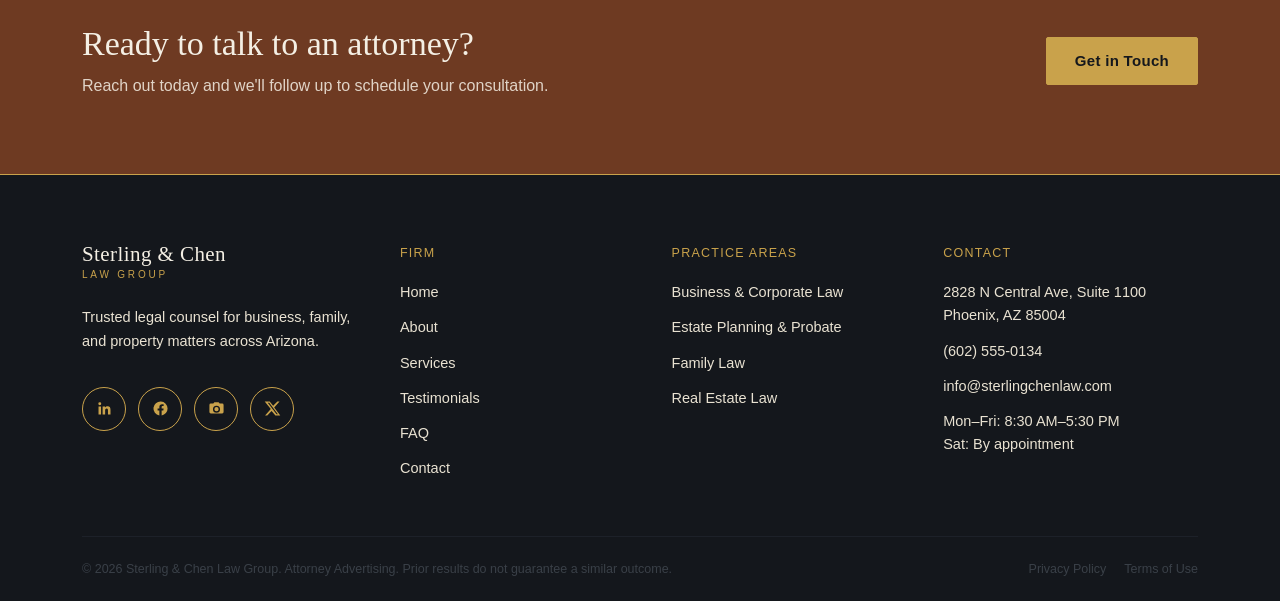
==== commit 99f330c1: "Add files via upload" ====
--- a/index.html
+++ b/index.html
@@ -1,345 +1,293 @@
 <!DOCTYPE html>
 <html lang="en">
 <head>
-    <meta charset="UTF-8">
-    <meta name="viewport" content="width=device-width, initial-scale=1.0">
-    <title>Sterling & Associates | Corporate Law Firm</title>
-    <link rel="stylesheet" href="Legal.css">
-    <link rel="preconnect" href="https://fonts.googleapis.com">
-    <link rel="preconnect" href="https://fonts.gstatic.com" crossorigin>
-    <link href="https://fonts.googleapis.com/css2?family=Playfair+Display:wght@400;600;700&family=Lato:wght@300;400;700&display=swap" rel="stylesheet">
+<meta charset="UTF-8">
+<meta name="viewport" content="width=device-width, initial-scale=1.0">
+<title>Sterling & Chen Law Group | Phoenix, Arizona Attorneys</title>
+<meta name="description" content="Sterling & Chen Law Group provides trusted legal counsel in business, estate planning, family, and real estate law to clients across Phoenix, Arizona.">
+<link rel="stylesheet" href="Legal.css">
 </head>
 <body>
-    <!-- Navigation -->
-    <nav class="navbar" id="navbar">
-        <div class="nav-container">
-            <div class="logo">
-                <span class="logo-text">Sterling & Associates</span>
-            </div>
-            <div class="nav-toggle" id="navToggle">
-                <span></span>
-                <span></span>
-                <span></span>
-            </div>
-            <ul class="nav-menu" id="navMenu">
-                <li><a href="#home" class="nav-link">Home</a></li>
-                <li><a href="#about" class="nav-link">About</a></li>
-                <li><a href="#practice-areas" class="nav-link">Practice Areas</a></li>
-                <li><a href="#team" class="nav-link">Our Team</a></li>
-                <li><a href="#contact" class="nav-link">Contact</a></li>
-            </ul>
-        </div>
+<a href="#main" class="skip-link">Skip to content</a>
+
+<!-- ============ HEADER ============ -->
+<header class="site-header" id="siteHeader">
+  <div class="container header-inner">
+    <a href="index.html" class="logo-mark">
+      <span class="logo-name">Sterling &amp; Chen</span>
+      <span class="logo-sub">Law Group</span>
+    </a>
+    <nav class="main-nav" aria-label="Primary" id="primaryNav">
+      <a href="index.html" class="nav-link">Home</a>
+      <a href="about.html" class="nav-link">About</a>
+      <a href="services.html" class="nav-link">Services</a>
+      <a href="index.html#testimonials" class="nav-link">Testimonials</a>
+      <a href="index.html#faq" class="nav-link">FAQ</a>
+      <a href="contact.html" class="nav-link">Contact</a>
+      <a href="contact.html" class="btn btn-accent nav-cta mobile-only">Free Consultation</a>
     </nav>
-
-    <!-- Hero Section -->
-    <section class="hero" id="home">
-        <video class="hero-video" autoplay muted loop playsinline>
-            <source src="5637927-uhd_3840_2160_24fps.mp4" type="video/mp4">
-        </video>
-        <div class="hero-overlay"></div>
-        <div class="hero-content">
-            <h1 class="hero-title">Excellence in Corporate Law</h1>
-            <p class="hero-subtitle">Strategic Legal Solutions for Complex Business Challenges</p>
-            <a href="#contact" class="cta-button">Schedule a Consultation</a>
-        </div>
-        <div class="scroll-indicator">
-            <span></span>
-        </div>
-    </section>
-
-    <!-- Video Background Section -->
-    <section class="video-section" id="video-parallax">
-        <video class="parallax-video" muted loop playsinline>
-            <source src="5637927-uhd_3840_2160_24fps.mp4" type="video/mp4">
-        </video>
-        <div class="video-overlay"></div>
-        <div class="video-content">
-            <h2 class="video-title">Trusted by Industry Leaders</h2>
-            <p class="video-text">Our commitment to excellence has earned us the trust of Fortune 500 companies and emerging startups alike. We deliver results that matter.</p>
-        </div>
-    </section>
-
-    <!-- About Section -->
-    <section class="about" id="about">
-        <div class="container">
-            <div class="section-header">
-                <h2 class="section-title">About Sterling & Associates</h2>
-                <div class="title-underline"></div>
-            </div>
-            <div class="about-content">
-                <div class="about-text">
-                    <p class="lead-text">For over three decades, Sterling & Associates has been at the forefront of corporate legal representation, delivering unparalleled expertise in mergers & acquisitions, securities law, and complex business litigation.</p>
-                    <p>Our firm combines deep industry knowledge with innovative legal strategies to help clients navigate the most challenging legal landscapes. We represent Fortune 500 companies, emerging startups, and everything in between.</p>
-                    <div class="stats-grid">
-                        <div class="stat-item">
-                            <div class="stat-number">30+</div>
-                            <div class="stat-label">Years of Excellence</div>
-                        </div>
-                        <div class="stat-item">
-                            <div class="stat-number">$15B+</div>
-                            <div class="stat-label">In Transactions</div>
-                        </div>
-                        <div class="stat-item">
-                            <div class="stat-number">200+</div>
-                            <div class="stat-label">Legal Professionals</div>
-                        </div>
-                        <div class="stat-item">
-                            <div class="stat-number">98%</div>
-                            <div class="stat-label">Success Rate</div>
-                        </div>
-                    </div>
-                </div>
-            </div>
-        </div>
-    </section>
-
-    <!-- Why Choose Us Section -->
-    <section class="why-choose-us">
-        <div class="container">
-            <div class="section-header">
-                <h2 class="section-title">Why Choose Sterling & Associates</h2>
-                <div class="title-underline"></div>
-            </div>
-            <div class="why-choose-grid">
-                <div class="why-choose-item">
-                    <div class="why-choose-image">
-                        <img src="statue_row.jpg" alt="Legal Excellence">
-                    </div>
-                    <div class="why-choose-content">
-                        <h3>Unparalleled Legal Expertise</h3>
-                        <p>Our team brings decades of combined experience in corporate law, securities, and complex litigation. We've successfully represented clients in cases worth billions of dollars.</p>
-                    </div>
-                </div>
-                <div class="why-choose-item">
-                    <div class="why-choose-image">
-                        <img src="bookcase.jpg" alt="Legal Research">
-                    </div>
-                    <div class="why-choose-content">
-                        <h3>Comprehensive Legal Resources</h3>
-                        <p>Access to extensive legal research capabilities and cutting-edge technology ensures we stay ahead of evolving regulations and precedents.</p>
-                    </div>
-                </div>
-            </div>
-        </div>
-    </section>
-
-    <!-- Practice Areas Section -->
-    <section class="practice-areas" id="practice-areas">
-        <div class="container">
-            <div class="section-header">
-                <h2 class="section-title">Practice Areas</h2>
-                <div class="title-underline"></div>
-                <p class="section-subtitle">Comprehensive Legal Services Tailored to Your Business Needs</p>
-            </div>
-            
-            <!-- Featured Images -->
-            <div class="practice-images">
-                <div class="practice-image-item">
-                    <img src="gavel.jpg" alt="Legal gavel">
-                </div>
-                <div class="practice-image-item">
-                    <img src="statue.jpg" alt="Lady Justice statue">
-                </div>
-                <div class="practice-image-item">
-                    <img src="bookcase.jpg" alt="Legal library">
-                </div>
-                <div class="practice-image-item">
-                    <img src="writing.jpg" alt="Legal documentation">
-                </div>
-            </div>
-            
-            <div class="practice-grid">
-                <div class="practice-card">
-                    <div class="practice-icon">⚖</div>
-                    <h3 class="practice-title">Mergers & Acquisitions</h3>
-                    <p class="practice-description">Strategic guidance through complex transactions, from due diligence to deal closure. Our team has closed over $15 billion in M&A transactions.</p>
-                    <a href="#contact" class="practice-link">Learn More →</a>
-                </div>
-                <div class="practice-card">
-                    <div class="practice-icon">📊</div>
-                    <h3 class="practice-title">Securities & Capital Markets</h3>
-                    <p class="practice-description">Expert representation in public offerings, private placements, and regulatory compliance matters. We navigate the complexities of securities law.</p>
-                    <a href="#contact" class="practice-link">Learn More →</a>
-                </div>
-                <div class="practice-card">
-                    <div class="practice-icon">🏛</div>
-                    <h3 class="practice-title">Business Litigation</h3>
-                    <p class="practice-description">Aggressive advocacy in high-stakes commercial disputes, shareholder litigation, and breach of contract cases with a proven track record.</p>
-                    <a href="#contact" class="practice-link">Learn More →</a>
-                </div>
-                <div class="practice-card">
-                    <div class="practice-icon">📝</div>
-                    <h3 class="practice-title">Corporate Governance</h3>
-                    <p class="practice-description">Comprehensive counsel on board matters, fiduciary duties, and corporate compliance to protect your organization's interests.</p>
-                    <a href="#contact" class="practice-link">Learn More →</a>
-                </div>
-                <div class="practice-card">
-                    <div class="practice-icon">💼</div>
-                    <h3 class="practice-title">Intellectual Property</h3>
-                    <p class="practice-description">Protection and enforcement of patents, trademarks, copyrights, and trade secrets. We safeguard your most valuable assets.</p>
-                    <a href="#contact" class="practice-link">Learn More →</a>
-                </div>
-                <div class="practice-card">
-                    <div class="practice-icon">🌐</div>
-                    <h3 class="practice-title">International Business</h3>
-                    <p class="practice-description">Cross-border transactions, foreign investment, and global compliance matters. We facilitate successful international operations.</p>
-                    <a href="#contact" class="practice-link">Learn More →</a>
-                </div>
-            </div>
-        </div>
-    </section>
-
-    <!-- Team Section -->
-    <section class="team" id="team">
-        <div class="container">
-            <div class="section-header">
-                <h2 class="section-title">Our Leadership</h2>
-                <div class="title-underline"></div>
-                <p class="section-subtitle">Meet the attorneys who lead our firm with distinction</p>
-            </div>
-            <div class="team-grid">
-                <div class="team-card">
-                    <div class="team-image">
-                        <img src="1_Michael_Sterling.jpg" alt="Michael Sterling">
-                    </div>
-                    <h3 class="team-name">Michael Sterling</h3>
-                    <p class="team-title">Managing Partner</p>
-                    <p class="team-description">Harvard Law School, J.D. • 30+ years specializing in M&A and securities law. Former SEC attorney.</p>
-                </div>
-                <div class="team-card">
-                    <div class="team-image">
-                        <img src="1_Jennifer_Chen.jpg" alt="Jennifer Chen">
-                    </div>
-                    <h3 class="team-name">Jennifer Chen</h3>
-                    <p class="team-title">Senior Partner, Litigation</p>
-                    <p class="team-description">Yale Law School, J.D. • 25+ years of trial experience with a 95% success rate in complex commercial disputes.</p>
-                </div>
-                <div class="team-card">
-                    <div class="team-image">
-                        <img src="1_Robert_Patterson.jpg" alt="Robert Patterson">
-                    </div>
-                    <h3 class="team-name">Robert Patterson</h3>
-                    <p class="team-title">Senior Partner, Corporate</p>
-                    <p class="team-description">Columbia Law School, J.D. • Expert in corporate governance and regulatory compliance. Former General Counsel.</p>
-                </div>
-                <div class="team-card">
-                    <div class="team-image">
-                        <img src="1_Sophia_Anderson.jpg" alt="Sophia Anderson">
-                    </div>
-                    <h3 class="team-name">Sophia Anderson</h3>
-                    <p class="team-title">Partner, IP & Technology</p>
-                    <p class="team-description">Stanford Law School, J.D. • Leading expert in intellectual property with a background in software engineering.</p>
-                </div>
-            </div>
-        </div>
-    </section>
-
-    <!-- Contact Section -->
-    <section class="contact" id="contact">
-        <div class="container">
-            <div class="section-header">
-                <h2 class="section-title">Contact Us</h2>
-                <div class="title-underline"></div>
-                <p class="section-subtitle">Schedule a consultation with our legal experts</p>
-            </div>
-            <div class="contact-content">
-                <div class="contact-info">
-                    <div class="info-item">
-                        <div class="info-icon">📍</div>
-                        <div class="info-text">
-                            <h4>Office Location</h4>
-                            <p>1200 Madison Avenue, Suite 4500<br>New York, NY 10016</p>
-                        </div>
-                    </div>
-                    <div class="info-item">
-                        <div class="info-icon">📞</div>
-                        <div class="info-text">
-                            <h4>Phone</h4>
-                            <p>(212) 555-0147</p>
-                        </div>
-                    </div>
-                    <div class="info-item">
-                        <div class="info-icon">✉</div>
-                        <div class="info-text">
-                            <h4>Email</h4>
-                            <p><a href="/cdn-cgi/l/email-protection" class="__cf_email__" data-cfemail="42212d2c3623213602313627302e2b2c252331312d212b233627316c212d2f">[email&#160;protected]</a></p>
-                        </div>
-                    </div>
-                    <div class="info-item">
-                        <div class="info-icon">🕐</div>
-                        <div class="info-text">
-                            <h4>Business Hours</h4>
-                            <p>Monday - Friday: 8:00 AM - 7:00 PM<br>Saturday: 9:00 AM - 2:00 PM</p>
-                        </div>
-                    </div>
-                </div>
-                <div class="contact-form-wrapper">
-                    <form class="contact-form" id="contactForm">
-                        <div class="form-group">
-                            <input type="text" id="name" name="name" placeholder="Full Name" required>
-                        </div>
-                        <div class="form-group">
-                            <input type="email" id="email" name="email" placeholder="Email Address" required>
-                        </div>
-                        <div class="form-group">
-                            <input type="tel" id="phone" name="phone" placeholder="Phone Number" required>
-                        </div>
-                        <div class="form-group">
-                            <select id="service" name="service" required>
-                                <option value="">Select Practice Area</option>
-                                <option value="ma">Mergers & Acquisitions</option>
-                                <option value="securities">Securities & Capital Markets</option>
-                                <option value="litigation">Business Litigation</option>
-                                <option value="governance">Corporate Governance</option>
-                                <option value="ip">Intellectual Property</option>
-                                <option value="international">International Business</option>
-                            </select>
-                        </div>
-                        <div class="form-group">
-                            <textarea id="message" name="message" rows="5" placeholder="Describe your legal matter" required></textarea>
-                        </div>
-                        <button type="submit" class="submit-button">Request Consultation</button>
-                        <p class="form-disclaimer">Your information is confidential and protected by attorney-client privilege.</p>
-                    </form>
-                </div>
-            </div>
-        </div>
-    </section>
-
-    <!-- Footer -->
-    <footer class="footer">
-        <div class="container">
-            <div class="footer-content">
-                <div class="footer-section">
-                    <h3 class="footer-title">Sterling & Associates</h3>
-                    <p>Excellence in Corporate Law Since 1994</p>
-                </div>
-                <div class="footer-section">
-                    <h4 class="footer-heading">Quick Links</h4>
-                    <ul class="footer-links">
-                        <li><a href="#home">Home</a></li>
-                        <li><a href="#about">About</a></li>
-                        <li><a href="#practice-areas">Practice Areas</a></li>
-                        <li><a href="#team">Our Team</a></li>
-                    </ul>
-                </div>
-                <div class="footer-section">
-                    <h4 class="footer-heading">Practice Areas</h4>
-                    <ul class="footer-links">
-                        <li><a href="#contact">M&A</a></li>
-                        <li><a href="#contact">Securities Law</a></li>
-                        <li><a href="#contact">Litigation</a></li>
-                        <li><a href="#contact">Corporate Governance</a></li>
-                    </ul>
-                </div>
-                <div class="footer-section">
-                    <h4 class="footer-heading">Contact</h4>
-                    <ul class="footer-links">
-                        <li>(212) 555-0147</li>
-                        <li><a href="/cdn-cgi/l/email-protection" class="__cf_email__" data-cfemail="7b1814150f1a180f3b080f1e091712151c1a08081418121a0f1e0855181416">[email&#160;protected]</a></li>
-                        <li>1200 Madison Avenue</li>
-                        <li>New York, NY 10016</li>
-                    </ul>
-                </div>
-            </div>
-            <div class="foo+    <a href="contact.html" class="btn btn-accent nav-cta desktop-only">Free Consultation</a>
+    <button type="button" class="nav-toggle" id="navToggle" aria-label="Toggle menu" aria-expanded="false" aria-controls="primaryNav">
+      <span class="nav-toggle-bar"></span>
+      <span class="nav-toggle-bar"></span>
+      <span class="nav-toggle-bar"></span>
+    </button>
+  </div>
+</header>
+
+<main id="main">
+
+<!-- ============ HERO ============ -->
+<section class="hero">
+  <div class="hero-media">
+    <img src="gavel.jpg" alt="" class="hero-img" fetchpriority="high">
+    <div class="hero-overlay"></div>
+  </div>
+  <div class="container hero-inner">
+    <div class="hero-rule"></div>
+    <h1 class="hero-heading">Trusted Legal Counsel for Business, Family &amp; Property Matters</h1>
+    <p class="hero-sub">Arizona-based attorneys guiding individuals and businesses through their most important legal decisions with clarity, care, and decades of combined experience.</p>
+    <div class="hero-actions">
+      <a href="contact.html" class="btn btn-accent">Schedule a Consultation</a>
+      <a href="services.html" class="btn btn-ghost">Explore Our Practice Areas</a>
+    </div>
+  </div>
+</section>
+
+<!-- ============ ABOUT TEASER ============ -->
+<section id="about" class="statement">
+  <div class="container statement-grid">
+    <div class="statement-media">
+      <img src="statue.jpg" alt="Bronze statue of Lady Justice holding a set of scales" class="rounded-frame">
+    </div>
+    <div class="statement-copy">
+      <span class="eyebrow">Who We Are</span>
+      <h2>A Phoenix Firm Built on Straightforward, Personal Counsel</h2>
+      <p>Sterling &amp; Chen Law Group was founded on a simple idea: clients deserve attorneys who explain things plainly, return calls promptly, and treat every matter — large or small — with the same level of care.</p>
+      <p>Our attorneys bring deep experience across business, estate planning, family, and real estate law, and we take the time to understand your goals before we ever open a file.</p>
+      <a href="about.html" class="btn btn-outline-dark">Meet Our Team</a>
+    </div>
+  </div>
+</section>
+
+<!-- ============ SERVICES OVERVIEW ============ -->
+<section id="services" class="practice">
+  <div class="container">
+    <div class="section-heading centered">
+      <span class="eyebrow">What We Do</span>
+      <h2>Practice Areas</h2>
+      <p>Focused representation across the legal matters that affect individuals, families, and business owners most.</p>
+    </div>
+    <div class="practice-grid">
+      <div class="practice-card">
+        <span class="card-index">01</span>
+        <h3>Business &amp; Corporate Law</h3>
+        <p>From entity formation to contract negotiation, we help businesses build a solid legal foundation and grow with confidence.</p>
+        <a href="services.html#business-law" class="card-link">Learn more →</a>
+      </div>
+      <div class="practice-card">
+        <span class="card-index">02</span>
+        <h3>Estate Planning &amp; Probate</h3>
+        <p>We help families protect what matters most, from drafting wills and trusts to guiding executors through probate.</p>
+        <a href="services.html#estate-planning" class="card-link">Learn more →</a>
+      </div>
+      <div class="practice-card">
+        <span class="card-index">03</span>
+        <h3>Family Law</h3>
+        <p>Compassionate, clear-eyed representation for divorce, custody, and other personal family legal matters.</p>
+        <a href="services.html#family-law" class="card-link">Learn more →</a>
+      </div>
+      <div class="practice-card">
+        <span class="card-index">04</span>
+        <h3>Real Estate Law</h3>
+        <p>Practical counsel for buyers, sellers, landlords, and investors navigating contracts, title issues, and disputes.</p>
+        <a href="services.html#real-estate" class="card-link">Learn more →</a>
+      </div>
+    </div>
+  </div>
+</section>
+
+<!-- ============ CASE STUDIES / PORTFOLIO ============ -->
+<section id="case-studies" class="case-studies">
+  <div class="container">
+    <div class="section-heading centered">
+      <span class="eyebrow">Our Work</span>
+      <h2>Recent Case Studies</h2>
+      <p>A look at how we've helped clients move through complex legal matters toward a resolution — illustrative examples drawn from the kind of work we do every day.</p>
+    </div>
+    <div class="case-grid">
+      <article class="case-card">
+        <div class="case-media"><img src="writing.jpg" alt="Close-up of a contract being signed" loading="lazy" decoding="async"></div>
+        <div class="case-body">
+          <span class="case-tag">Business Law</span>
+          <h3>Business Formation &amp; Growth</h3>
+          <div class="case-row"><span class="case-label">Challenge</span><p>Two first-time founders needed to formalize their partnership and protect their IP before pursuing outside investment.</p></div>
+          <div class="case-row"><span class="case-label">Approach</span><p>We structured the entity, drafted founder agreements, and put core contracts in place ahead of their funding round.</p></div>
+          <div class="case-row"><span class="case-label">Result</span><p>The founders closed their seed round with a clean legal structure investors trusted from day one.</p></div>
+        </div>
+      </article>
+      <article class="case-card">
+        <div class="case-media"><img src="bookcase.jpg" alt="Rows of legal reference books on a shelf" loading="lazy" decoding="async"></div>
+        <div class="case-body">
+          <span class="case-tag">Estate Planning</span>
+          <h3>Multi-Generational Estate Plan</h3>
+          <div class="case-row"><span class="case-label">Challenge</span><p>A blended family with a small business needed a plan that treated every child fairly while keeping the business intact.</p></div>
+          <div class="case-row"><span class="case-label">Approach</span><p>We built a coordinated plan combining a revocable trust, buy-sell provisions, and clear guardianship designations.</p></div>
+          <div class="case-row"><span class="case-label">Result</span><p>The family now has one coordinated plan reflecting their wishes and reducing the risk of future disputes.</p></div>
+        </div>
+      </article>
+      <article class="case-card">
+        <div class="case-media"><img src="statue_row.jpg" alt="A row of classical statue busts in a library" loading="lazy" decoding="async"></div>
+        <div class="case-body">
+          <span class="case-tag">Family Law</span>
+          <h3>Contested Custody Resolution</h3>
+          <div class="case-row"><span class="case-label">Challenge</span><p>Parents disagreed sharply on a parenting plan following a relocation for work.</p></div>
+          <div class="case-row"><span class="case-label">Approach</span><p>We negotiated a revised custody and visitation schedule that prioritized the children's stability.</p></div>
+          <div class="case-row"><span class="case-label">Result</span><p>The parents reached a mutually workable agreement without a prolonged court battle.</p></div>
+        </div>
+      </article>
+    </div>
+  </div>
+</section>
+
+<!-- ============ TESTIMONIALS ============ -->
+<section id="testimonials" class="testimonials">
+  <div class="container">
+    <div class="section-heading centered">
+      <span class="eyebrow eyebrow-light">Client Experiences</span>
+      <h2 style="color:var(--color-parchment)">What Our Clients Say</h2>
+    </div>
+    <div class="testimonial-grid">
+      <div class="testimonial-card">
+        <span class="testimonial-quote-mark">&ldquo;</span>
+        <p class="quote">Sterling &amp; Chen guided us through a complicated business sale with patience and precision. I never felt like just another file on someone's desk.</p>
+        <p class="testimonial-attribution">David R.<span>Business Law Client</span></p>
+      </div>
+      <div class="testimonial-card">
+        <span class="testimonial-quote-mark">&ldquo;</span>
+        <p class="quote">After my father passed, the probate process felt overwhelming. Jennifer walked our family through every step and made an incredibly hard time so much easier.</p>
+        <p class="testimonial-attribution">Karen L.<span>Estate Planning Client</span></p>
+      </div>
+      <div class="testimonial-card">
+        <span class="testimonial-quote-mark">&ldquo;</span>
+        <p class="quote">Sophia was direct, prepared, and genuinely on my side through my custody case. I'm grateful I found this firm.</p>
+        <p class="testimonial-attribution">Marcus T.<span>Family Law Client</span></p>
+      </div>
+    </div>
+  </div>
+</section>
+
+<!-- ============ FAQ ============ -->
+<section id="faq" class="faq">
+  <div class="container">
+    <div class="section-heading centered">
+      <span class="eyebrow">Common Questions</span>
+      <h2>Frequently Asked Questions</h2>
+      <p>Answers to a few things prospective clients often ask before reaching out.</p>
+    </div>
+    <div class="faq-list">
+      <details class="faq-item" open>
+        <summary>Do you offer an initial consultation?</summary>
+        <p>Yes. We offer an initial consultation so we can understand your situation and explain how we can help before you commit to anything.</p>
+      </details>
+      <details class="faq-item">
+        <summary>What should I bring to my first meeting?</summary>
+        <p>Any documents related to your matter — contracts, prior legal correspondence, court filings, or estate documents — along with a list of questions you'd like answered.</p>
+      </details>
+      <details class="faq-item">
+        <summary>How long does a typical case take?</summary>
+        <p>It depends on the matter. Straightforward contracts or estate plans can often be completed in a few weeks, while litigation and probate matters may take longer. We'll give you a realistic timeline after reviewing your situation.</p>
+      </details>
+      <details class="faq-item">
+        <summary>Do you work with clients outside of Phoenix?</summary>
+        <p>We primarily serve clients throughout Arizona and can discuss out-of-state matters on a case-by-case basis.</p>
+      </details>
+      <details class="faq-item">
+        <summary>How do I know which attorney is right for my case?</summary>
+        <p>Reach out through our contact form or by phone, and we'll match you with the attorney whose practice area fits your needs.</p>
+      </details>
+      <details class="faq-item">
+        <summary>How do I get started?</summary>
+        <p>Submit the contact form or call our office. We'll follow up to schedule your consultation.</p>
+      </details>
+    </div>
+  </div>
+</section>
+
+<!-- ============ CTA BAND ============ -->
+<section class="cta-band">
+  <div class="container cta-inner">
+    <div class="cta-text">
+      <h2>Ready to talk to an attorney?</h2>
+      <p>Reach out today and we'll follow up to schedule your consultation.</p>
+    </div>
+    <a href="contact.html" class="btn btn-accent">Get in Touch</a>
+  </div>
+</section>
+
+</main>
+
+<!-- ============ FOOTER ============ -->
+<footer class="site-footer">
+  <div class="container">
+    <div class="footer-top">
+      <div class="footer-col footer-brand">
+        <a href="index.html" class="logo-mark">
+          <span class="logo-name">Sterling &amp; Chen</span>
+          <span class="logo-sub">Law Group</span>
+        </a>
+        <p class="footer-tagline">Trusted legal counsel for business, family, and property matters across Arizona.</p>
+        <div class="social-row">
+          <a href="https://www.linkedin.com/" target="_blank" rel="noopener noreferrer" class="social-icon" aria-label="Sterling & Chen Law Group on LinkedIn (opens in a new tab)">
+            <svg viewBox="0 0 24 24" aria-hidden="true"><path d="M20.45 20.45h-3.56v-5.57c0-1.33-.02-3.04-1.85-3.04-1.85 0-2.14 1.45-2.14 2.94v5.67H9.34V9h3.42v1.56h.05c.48-.9 1.64-1.85 3.38-1.85 3.6 0 4.27 2.37 4.27 5.46v6.28zM5.34 7.43a2.07 2.07 0 1 1 0-4.14 2.07 2.07 0 0 1 0 4.14zM7.12 20.45H3.56V9h3.56v11.45z"/></svg>
+          </a>
+          <a href="https://www.facebook.com/" target="_blank" rel="noopener noreferrer" class="social-icon" aria-label="Sterling & Chen Law Group on Facebook (opens in a new tab)">
+            <svg viewBox="0 0 24 24" aria-hidden="true"><path d="M22 12a10 10 0 1 0-11.6 9.9v-7H7.9V12h2.5V9.8c0-2.5 1.5-3.9 3.8-3.9 1.1 0 2.2.2 2.2.2v2.4h-1.2c-1.2 0-1.6.8-1.6 1.6V12h2.8l-.4 2.9h-2.4v7A10 10 0 0 0 22 12z"/></svg>
+          </a>
+          <a href="https://www.instagram.com/" target="_blank" rel="noopener noreferrer" class="social-icon" aria-label="Sterling & Chen Law Group on Instagram (opens in a new tab)">
+            <svg viewBox="0 0 24 24" aria-hidden="true"><path fill-rule="evenodd" clip-rule="evenodd" d="M9 3l-1.5 2H4a2 2 0 0 0-2 2v10a2 2 0 0 0 2 2h16a2 2 0 0 0 2-2V7a2 2 0 0 0-2-2h-3.5L15 3H9zm3 5a5 5 0 1 1 0 10 5 5 0 0 1 0-10zm0 2a3 3 0 1 0 0 6 3 3 0 0 0 0-6z"/></svg>
+          </a>
+          <a href="https://twitter.com/" target="_blank" rel="noopener noreferrer" class="social-icon" aria-label="Sterling & Chen Law Group on X (opens in a new tab)">
+            <svg viewBox="0 0 24 24" aria-hidden="true"><path d="M18.9 2H22l-7.6 8.7L23 22h-6.9l-5.4-6.6L4.6 22H1.5l8.1-9.3L1 2h7l4.9 6L18.9 2zm-1.2 18h1.9L7.4 4H5.3l12.4 16z"/></svg>
+          </a>
+        </div>
+      </div>
+      <div class="footer-col">
+        <span class="footer-heading">Firm</span>
+        <a href="index.html" class="footer-link">Home</a>
+        <a href="about.html" class="footer-link">About</a>
+        <a href="services.html" class="footer-link">Services</a>
+        <a href="index.html#testimonials" class="footer-link">Testimonials</a>
+        <a href="index.html#faq" class="footer-link">FAQ</a>
+        <a href="contact.html" class="footer-link">Contact</a>
+      </div>
+      <div class="footer-col">
+        <span class="footer-heading">Practice Areas</span>
+        <a href="services.html#business-law" class="footer-link">Business &amp; Corporate Law</a>
+        <a href="services.html#estate-planning" class="footer-link">Estate Planning &amp; Probate</a>
+        <a href="services.html#family-law" class="footer-link">Family Law</a>
+        <a href="services.html#real-estate" class="footer-link">Real Estate Law</a>
+      </div>
+      <div class="footer-col">
+        <span class="footer-heading">Contact</span>
+        <p class="footer-contact-item">
+          <a href="https://www.google.com/maps/search/?api=1&query=2828+N+Central+Ave+Suite+1100+Phoenix+AZ+85004" target="_blank" rel="noopener noreferrer">2828 N Central Ave, Suite 1100<br>Phoenix, AZ 85004</a>
+        </p>
+        <p class="footer-contact-item"><a href="tel:+16025550134">(602) 555-0134</a></p>
+        <p class="footer-contact-item"><a href="mailto:info@sterlingchenlaw.com">info@sterlingchenlaw.com</a></p>
+        <p class="footer-contact-item">Mon&ndash;Fri: 8:30 AM&ndash;5:30 PM<br>Sat: By appointment</p>
+      </div>
+    </div>
+    <div class="footer-bottom">
+      <span class="footer-fine">&copy; 2026 Sterling &amp; Chen Law Group. Attorney Advertising. Prior results do not guarantee a similar outcome.</span>
+      <div class="footer-fine-links">
+        <a href="#">Privacy Policy</a>
+        <a href="#">Terms of Use</a>
+      </div>
+    </div>
+  </div>
+</footer>
+
+<script src="Legal.js"></script>
+</body>
+</html>
--- a/Legal.css
+++ b/Legal.css
@@ -1,1046 +1,944 @@
-/* Reset and Base Styles */
-* {
-    margin: 0;
-    padding: 0;
-    box-sizing: border-box;
-}
+/* =====================================================================
+   COLOR SYSTEM
+   Palette pulled from the firm's imagery:
+   - Ink        (--color-ink)        near-black charcoal, from the gavel
+                                      and statue photo backgrounds
+   - Parchment  (--color-parchment)  warm off-white, from the writing
+                                      paper / document photo
+   - Brass      (--color-brass)      the "pop" accent — polished bronze
+                                      / gold tone lifted from the Lady
+                                      Justice statue and the gilt shelf
+                                      lettering in the library photo
+   - Mahogany   (--color-mahogany)   deep reddish wood brown, from the
+                                      gavel head and bookcase shelving
+   - Slate      (--color-slate)      muted blue-charcoal for secondary
+                                      text and card surfaces
+   ===================================================================== */
 
 :root {
-    --mahogany: #4A2511;
-    --dark-mahogany: #3A1C0B;
-    --rich-mahogany: #6B3410;
-    --dark-blue: #0A1929;
-    --navy-blue: #162B42;
-    --deep-black: #0D0D0D;
-    --off-black: #1A1A1A;
-    --gold-accent: #D4AF37;
-    --light-gold: #E8D4A0;
-    --white: #FFFFFF;
-    --light-gray: #E5E5E5;
-    --medium-gray: #9E9E9E;
+  --color-ink: #14171c;
+  --color-ink-soft: #1d2129;
+  --color-parchment: #f4efe4;
+  --color-parchment-dim: #e9e2d2;
+  --color-brass: #c9a24b;
+  --color-brass-bright: #e0bc6d;
+  --color-mahogany: #6e3a22;
+  --color-mahogany-dark: #522a18;
+  --color-slate: #3a4048;
+  --color-white: #ffffff;
+  --color-success: #3f6b4a;
+
+  --font-display: Georgia, 'Times New Roman', serif;
+  --font-body: -apple-system, BlinkMacSystemFont, 'Segoe UI', Roboto, sans-serif;
+
+  --container-width: 1180px;
+  --header-height: 84px;
+  --header-height-mobile: 68px;
+
+  --shadow-soft: 0 12px 32px -20px rgba(20, 23, 28, 0.25);
+  --shadow-card: 0 24px 48px -24px rgba(20, 23, 28, 0.35);
+}
+
+* { box-sizing: border-box; margin: 0; padding: 0; }
+
+html {
+  scroll-behavior: smooth;
 }
 
 body {
-    font-family: 'Lato', sans-serif;
-    line-height: 1.6;
-    color: var(--light-gray);
-    background-color: var(--deep-black);
-    overflow-x: hidden;
-}
-
-h1, h2, h3, h4, h5, h6 {
-    font-family: 'Playfair Display', serif;
-    font-weight: 700;
-    line-height: 1.2;
-    color: var(--white);
-}
+  background: var(--color-parchment);
+  color: var(--color-ink);
+  font-family: var(--font-body);
+  line-height: 1.6;
+  -webkit-font-smoothing: antialiased;
+  overflow-x: hidden;
+  padding-top: var(--header-height);
+}
+
+img { display: block; max-width: 100%; }
+
+a { text-decoration: none; color: inherit; }
+
+ul { list-style: none; }
+
+h1, h2, h3, h4 {
+  font-family: var(--font-display);
+  font-weight: 400;
+  line-height: 1.2;
+  color: var(--color-ink);
+}
+
+p { color: var(--color-slate); }
 
 .container {
-    max-width: 1200px;
-    margin: 0 auto;
-    padding: 0 20px;
-}
-
-/* Navigation */
-.navbar {
+  max-width: var(--container-width);
+  margin: 0 auto;
+  padding: 0 32px;
+}
+
+/* Scroll offset so fixed header never covers an anchored section */
+section[id], div[id] {
+  scroll-margin-top: calc(var(--header-height) + 12px);
+}
+
+.skip-link {
+  position: absolute;
+  left: -999px;
+  top: 0;
+  background: var(--color-brass);
+  color: var(--color-ink);
+  padding: 12px 20px;
+  z-index: 999;
+  font-weight: 600;
+}
+
+.skip-link:focus {
+  left: 12px;
+  top: 12px;
+}
+
+/* ---------- Type scale ---------- */
+.eyebrow {
+  display: inline-block;
+  font-family: var(--font-body);
+  font-size: 13px;
+  font-weight: 700;
+  letter-spacing: 0.14em;
+  text-transform: uppercase;
+  color: var(--color-mahogany);
+  margin-bottom: 14px;
+}
+
+.eyebrow-light { color: var(--color-brass); }
+
+.section-heading { max-width: 640px; margin-bottom: 48px; }
+.section-heading.centered { margin-left: auto; margin-right: auto; text-align: center; }
+
+.section-heading h2 { font-size: clamp(26px, 3.6vw, 38px); margin-bottom: 14px; }
+.section-heading p { font-size: 17px; max-width: 56ch; }
+.section-heading.centered p { margin: 0 auto; }
+
+/* ---------- Buttons ---------- */
+.btn {
+  display: inline-flex;
+  align-items: center;
+  justify-content: center;
+  gap: 8px;
+  min-height: 48px;
+  padding: 0 28px;
+  border-radius: 2px;
+  border: 1px solid transparent;
+  font-size: 15px;
+  font-weight: 600;
+  letter-spacing: 0.02em;
+  cursor: pointer;
+  transition: transform 0.15s ease, background 0.15s ease, border-color 0.15s ease, color 0.15s ease;
+}
+
+.btn:hover { transform: translateY(-1px); }
+
+.btn-accent {
+  background: var(--color-brass);
+  border-color: var(--color-brass);
+  color: var(--color-ink);
+}
+
+.btn-accent:hover { background: var(--color-brass-bright); }
+
+.btn-ghost {
+  background: transparent;
+  border-color: var(--color-parchment);
+  color: var(--color-parchment);
+}
+
+.btn-ghost:hover { background: rgba(244, 239, 228, 0.1); }
+
+.btn-outline-dark {
+  background: transparent;
+  border-color: var(--color-ink);
+  color: var(--color-ink);
+}
+
+.btn-outline-dark:hover { background: var(--color-ink); color: var(--color-parchment); }
+
+.btn-block { width: 100%; }
+
+/* ---------- Header ---------- */
+.site-header {
+  position: fixed;
+  top: 0; left: 0; right: 0;
+  z-index: 100;
+  height: var(--header-height);
+  display: flex;
+  align-items: center;
+  background: rgba(20, 23, 28, 0.97);
+  border-bottom: 1px solid var(--color-brass);
+}
+
+.header-inner {
+  display: flex;
+  align-items: center;
+  justify-content: space-between;
+  width: 100%;
+  gap: 24px;
+}
+
+.logo-mark {
+  display: flex;
+  flex-direction: column;
+  line-height: 1.1;
+  flex-shrink: 0;
+}
+
+.logo-mark .logo-name {
+  font-family: var(--font-display);
+  font-size: 20px;
+  letter-spacing: 0.02em;
+  color: var(--color-parchment);
+}
+
+.logo-mark .logo-sub {
+  font-size: 10px;
+  letter-spacing: 0.28em;
+  text-transform: uppercase;
+  color: var(--color-brass);
+  margin-top: 3px;
+}
+
+.main-nav {
+  display: flex;
+  align-items: center;
+  gap: 32px;
+  flex: 1;
+  justify-content: center;
+}
+
+.nav-link {
+  position: relative;
+  font-size: 14.5px;
+  font-weight: 500;
+  color: var(--color-parchment-dim);
+  padding: 8px 2px;
+  white-space: nowrap;
+}
+
+.nav-link::after {
+  content: "";
+  position: absolute;
+  left: 0; right: 100%;
+  bottom: 2px;
+  height: 2px;
+  background: var(--color-brass);
+  transition: right 0.2s ease;
+}
+
+.nav-link:hover::after,
+.nav-link.active::after { right: 0; }
+
+.nav-link.active { color: var(--color-parchment); }
+
+.nav-cta { flex-shrink: 0; }
+
+.mobile-only { display: none; }
+
+.nav-toggle {
+  display: none;
+  flex-direction: column;
+  justify-content: center;
+  align-items: center;
+  gap: 5px;
+  width: 44px;
+  height: 44px;
+  background: transparent;
+  border: 1px solid var(--color-brass);
+  border-radius: 2px;
+  cursor: pointer;
+  padding: 0;
+  flex-shrink: 0;
+}
+
+.nav-toggle-bar {
+  display: block;
+  width: 20px;
+  height: 2px;
+  background: var(--color-brass);
+  transition: transform 0.25s ease, opacity 0.25s ease;
+}
+
+.site-header.nav-open .nav-toggle-bar:nth-child(1) { transform: translateY(7px) rotate(45deg); }
+.site-header.nav-open .nav-toggle-bar:nth-child(2) { opacity: 0; }
+.site-header.nav-open .nav-toggle-bar:nth-child(3) { transform: translateY(-7px) rotate(-45deg); }
+
+/* ---------- Hero (home) ---------- */
+.hero {
+  position: relative;
+  min-height: 560px;
+  display: flex;
+  align-items: flex-end;
+  overflow: hidden;
+  background: var(--color-ink);
+}
+
+.hero-media { position: absolute; inset: 0; }
+
+.hero-img {
+  width: 100%;
+  height: 100%;
+  object-fit: cover;
+  object-position: 50% 15%;
+  filter: brightness(1.15) contrast(1.05) saturate(1.05);
+}
+
+.hero-overlay {
+  position: absolute;
+  inset: 0;
+  background: linear-gradient(180deg, rgba(20,23,28,0.2) 0%, rgba(20,23,28,0.35) 40%, rgba(20,23,28,0.7) 78%, rgba(20,23,28,0.94) 100%);
+}
+
+.hero-inner { position: relative; padding: 100px 0 72px; width: 100%; }
+
+.hero-rule { width: 96px; height: 4px; background: var(--color-brass); margin-bottom: 24px; }
+
+.hero-heading {
+  color: var(--color-parchment);
+  font-size: clamp(32px, 5.4vw, 54px);
+  max-width: 15ch;
+  margin-bottom: 20px;
+}
+
+.hero-sub {
+  color: var(--color-parchment-dim);
+  font-size: 18px;
+  max-width: 56ch;
+  margin-bottom: 32px;
+}
+
+.hero-actions { display: flex; flex-wrap: wrap; gap: 16px; }
+
+/* ---------- Page header (subpages) ---------- */
+.page-header {
+  position: relative;
+  min-height: 300px;
+  display: flex;
+  align-items: center;
+  overflow: hidden;
+  background: var(--color-ink);
+}
+
+.page-header-media { position: absolute; inset: 0; }
+
+.page-header-img {
+  width: 100%;
+  height: 100%;
+  object-fit: cover;
+  filter: brightness(1.05) contrast(1.05);
+}
+
+.page-header-overlay {
+  position: absolute;
+  inset: 0;
+  background: linear-gradient(180deg, rgba(20,23,28,0.55) 0%, rgba(20,23,28,0.8) 100%);
+}
+
+.page-header-inner { position: relative; padding: 64px 0; width: 100%; }
+
+.page-header h1 { color: var(--color-parchment); font-size: clamp(30px, 4.6vw, 46px); margin-bottom: 12px; }
+.page-header p { color: var(--color-parchment-dim); font-size: 17px; max-width: 60ch; }
+
+.breadcrumb {
+  font-size: 13px;
+  letter-spacing: 0.08em;
+  text-transform: uppercase;
+  color: var(--color-brass);
+  margin-bottom: 16px;
+}
+
+.breadcrumb a { color: var(--color-brass); }
+.breadcrumb a:hover { text-decoration: underline; }
+
+/* ---------- Statement / About teaser ---------- */
+.statement { background: var(--color-parchment); padding: 88px 0; }
+
+.statement-grid {
+  display: grid;
+  grid-template-columns: 0.85fr 1.15fr;
+  gap: 56px;
+  align-items: center;
+}
+
+.rounded-frame {
+  width: 100%;
+  aspect-ratio: 4 / 5;
+  object-fit: cover;
+  border: 6px solid var(--color-white);
+  outline: 1px solid var(--color-brass);
+  outline-offset: -1px;
+  box-shadow: var(--shadow-card);
+}
+
+.statement-copy p { font-size: 16px; max-width: 56ch; margin-bottom: 14px; }
+.statement-copy p:last-of-type { margin-bottom: 26px; }
+
+/* ---------- Practice / services grid ---------- */
+.practice { background: var(--color-parchment-dim); padding: 88px 0; }
+
+.practice-grid { display: grid; grid-template-columns: repeat(4, 1fr); gap: 24px; }
+
+.practice-card {
+  background: var(--color-white);
+  border-top: 3px solid var(--color-brass);
+  padding: 30px 26px 32px;
+  box-shadow: var(--shadow-soft);
+  display: flex;
+  flex-direction: column;
+}
+
+.card-index {
+  display: inline-block;
+  font-family: var(--font-display);
+  color: var(--color-brass);
+  font-size: 14px;
+  letter-spacing: 0.08em;
+  margin-bottom: 18px;
+}
+
+.practice-card h3 { font-size: 19px; margin-bottom: 10px; }
+.practice-card p { font-size: 14.5px; margin-bottom: 18px; flex: 1; }
+.practice-card .card-link { font-size: 14px; font-weight: 600; color: var(--color-mahogany); }
+.practice-card .card-link:hover { text-decoration: underline; }
+
+/* ---------- Expanded services page ---------- */
+.service-detail {
+  padding: 76px 0;
+  border-bottom: 1px solid var(--color-parchment-dim);
+}
+
+.service-detail:nth-child(even) { background: var(--color-parchment-dim); }
+
+.service-detail-grid {
+  display: grid;
+  grid-template-columns: 1.3fr 0.9fr;
+  gap: 56px;
+  align-items: start;
+}
+
+.service-detail .eyebrow { margin-bottom: 10px; }
+.service-detail h2 { font-size: clamp(24px, 3.2vw, 32px); margin-bottom: 16px; }
+.service-detail > .service-detail-grid > div > p { font-size: 16px; margin-bottom: 24px; max-width: 60ch; }
+
+.who-its-for {
+  background: var(--color-white);
+  border: 1px solid var(--color-parchment-dim);
+  padding: 24px 26px;
+  margin-bottom: 28px;
+}
+
+.who-its-for h4 {
+  font-family: var(--font-body);
+  font-size: 13px;
+  font-weight: 700;
+  letter-spacing: 0.1em;
+  text-transform: uppercase;
+  color: var(--color-mahogany);
+  margin-bottom: 14px;
+}
+
+.who-its-for li {
+  position: relative;
+  padding-left: 20px;
+  font-size: 15px;
+  color: var(--color-slate);
+  margin-bottom: 10px;
+}
+
+.who-its-for li:last-child { margin-bottom: 0; }
+
+.who-its-for li::before {
+  content: "";
+  position: absolute;
+  left: 0; top: 8px;
+  width: 8px; height: 8px;
+  background: var(--color-brass);
+}
+
+.service-attorney {
+  display: flex;
+  align-items: center;
+  gap: 16px;
+  background: var(--color-ink);
+  padding: 18px;
+}
+
+.service-attorney img {
+  width: 64px; height: 64px;
+  border-radius: 50%;
+  object-fit: cover;
+  border: 2px solid var(--color-brass);
+  flex-shrink: 0;
+}
+
+.service-attorney .label {
+  font-size: 12px;
+  letter-spacing: 0.06em;
+  text-transform: uppercase;
+  color: var(--color-brass);
+  margin-bottom: 4px;
+}
+
+.service-attorney .name { color: var(--color-parchment); font-family: var(--font-display); font-size: 17px; }
+
+/* ---------- Attorneys / team ---------- */
+.attorneys { background: var(--color-ink); padding: 92px 0; }
+
+.attorney-grid { display: grid; grid-template-columns: repeat(4, 1fr); gap: 28px; }
+
+.attorney-card { text-align: left; }
+
+.attorney-photo {
+  aspect-ratio: 3 / 4;
+  overflow: hidden;
+  border: 1px solid var(--color-brass);
+  margin-bottom: 18px;
+  background: var(--color-ink-soft);
+}
+
+.attorney-photo img { width: 100%; height: 100%; object-fit: cover; }
+
+.attorney-card h3 { color: var(--color-parchment); font-size: 19px; margin-bottom: 4px; }
+
+.attorney-title {
+  color: var(--color-brass);
+  font-size: 13px;
+  letter-spacing: 0.05em;
+  text-transform: uppercase;
+  margin-bottom: 12px;
+}
+
+.attorney-bio { color: var(--color-parchment-dim); font-size: 14.5px; }
+
+/* ---------- Values / why choose us ---------- */
+.values { background: var(--color-parchment); padding: 88px 0; }
+
+.values-grid { display: grid; grid-template-columns: repeat(4, 1fr); gap: 24px; }
+
+.value-card { padding: 6px; }
+.value-card .card-index { color: var(--color-mahogany); }
+.value-card h3 { font-size: 18px; margin-bottom: 10px; }
+.value-card p { font-size: 14.5px; }
+
+/* ---------- Case studies / portfolio ---------- */
+.case-studies { background: var(--color-parchment-dim); padding: 88px 0; }
+
+.case-grid { display: grid; grid-template-columns: repeat(3, 1fr); gap: 28px; }
+
+.case-card {
+  background: var(--color-white);
+  box-shadow: var(--shadow-soft);
+  display: flex;
+  flex-direction: column;
+  overflow: hidden;
+}
+
+.case-media { aspect-ratio: 16 / 10; overflow: hidden; }
+.case-media img { width: 100%; height: 100%; object-fit: cover; }
+
+.case-body { padding: 24px 24px 28px; flex: 1; display: flex; flex-direction: column; }
+
+.case-tag {
+  font-size: 12px;
+  font-weight: 700;
+  letter-spacing: 0.08em;
+  text-transform: uppercase;
+  color: var(--color-brass-bright);
+  background: var(--color-ink);
+  display: inline-block;
+  padding: 4px 10px;
+  margin-bottom: 14px;
+  align-self: flex-start;
+}
+
+.case-body h3 { font-size: 18px; margin-bottom: 12px; }
+
+.case-row { margin-bottom: 10px; }
+.case-row:last-child { margin-bottom: 0; }
+.case-row .case-label { font-size: 12px; font-weight: 700; letter-spacing: 0.06em; text-transform: uppercase; color: var(--color-mahogany); display: block; margin-bottom: 3px; }
+.case-row p { font-size: 14px; }
+
+/* ---------- Testimonials ---------- */
+.testimonials { background: var(--color-ink); padding: 92px 0; }
+
+.testimonial-grid { display: grid; grid-template-columns: repeat(3, 1fr); gap: 28px; }
+
+.testimonial-card {
+  background: var(--color-ink-soft);
+  border-top: 3px solid var(--color-brass);
+  padding: 30px 28px;
+  display: flex;
+  flex-direction: column;
+}
+
+.testimonial-quote-mark {
+  font-family: var(--font-display);
+  font-size: 44px;
+  color: var(--color-brass);
+  line-height: 1;
+  margin-bottom: 8px;
+}
+
+.testimonial-card p.quote {
+  color: var(--color-parchment-dim);
+  font-size: 15.5px;
+  font-style: italic;
+  margin-bottom: 20px;
+  flex: 1;
+}
+
+.testimonial-attribution { color: var(--color-parchment); font-weight: 600; font-size: 14.5px; }
+.testimonial-attribution span { display: block; color: var(--color-brass); font-weight: 400; font-size: 12.5px; text-transform: uppercase; letter-spacing: 0.06em; margin-top: 3px; }
+
+/* ---------- FAQ ---------- */
+.faq { background: var(--color-parchment); padding: 88px 0; }
+
+.faq-list { max-width: 820px; margin: 0 auto; }
+
+.faq-item {
+  border-bottom: 1px solid var(--color-parchment-dim);
+}
+
+.faq-item summary {
+  cursor: pointer;
+  list-style: none;
+  padding: 22px 4px;
+  font-family: var(--font-display);
+  font-size: 17px;
+  color: var(--color-ink);
+  display: flex;
+  align-items: center;
+  justify-content: space-between;
+  gap: 20px;
+}
+
+.faq-item summary::-webkit-details-marker { display: none; }
+
+.faq-item summary::after {
+  content: "+";
+  flex-shrink: 0;
+  font-family: var(--font-body);
+  font-size: 22px;
+  font-weight: 300;
+  color: var(--color-brass);
+  transition: transform 0.2s ease;
+}
+
+.faq-item[open] summary::after { transform: rotate(45deg); }
+
+.faq-item p {
+  padding: 0 4px 24px;
+  font-size: 15px;
+  max-width: 68ch;
+}
+
+/* ---------- CTA band ---------- */
+.cta-band { background: var(--color-mahogany); padding: 76px 0; }
+
+.cta-inner { display: flex; align-items: center; justify-content: space-between; gap: 32px; flex-wrap: wrap; }
+
+.cta-inner h2 { color: var(--color-parchment); font-size: clamp(24px, 3.4vw, 34px); flex: 1; min-width: 280px; }
+.cta-inner p { color: rgba(244,239,228,0.85); margin-top: 8px; }
+.cta-text { flex: 1; min-width: 280px; }
+
+/* ---------- Contact page ---------- */
+.contact-section { background: var(--color-parchment); padding: 88px 0; }
+
+.contact-grid { display: grid; grid-template-columns: 1.1fr 0.9fr; gap: 48px; align-items: start; }
+
+.contact-form-card {
+  background: var(--color-white);
+  border-top: 3px solid var(--color-brass);
+  box-shadow: var(--shadow-soft);
+  padding: 36px 32px;
+}
+
+.form-row { margin-bottom: 20px; }
+
+.form-row label {
+  display: block;
+  font-size: 13px;
+  font-weight: 700;
+  letter-spacing: 0.04em;
+  text-transform: uppercase;
+  color: var(--color-mahogany);
+  margin-bottom: 8px;
+}
+
+.form-row input,
+.form-row textarea,
+.form-row select {
+  width: 100%;
+  border: 1px solid var(--color-parchment-dim);
+  background: var(--color-parchment);
+  padding: 13px 14px;
+  font-family: var(--font-body);
+  font-size: 16px;
+  color: var(--color-ink);
+  border-radius: 2px;
+  transition: border-color 0.15s ease, background 0.15s ease;
+}
+
+.form-row input:focus,
+.form-row textarea:focus,
+.form-row select:focus {
+  outline: none;
+  border-color: var(--color-brass);
+  background: var(--color-white);
+}
+
+.form-row textarea { min-height: 140px; resize: vertical; }
+
+.form-two-col { display: grid; grid-template-columns: 1fr 1fr; gap: 20px; }
+
+.form-note { font-size: 13px; color: var(--color-slate); margin-top: 4px; }
+
+.form-status {
+  margin-top: 18px;
+  padding: 14px 16px;
+  font-size: 14.5px;
+  display: none;
+}
+
+.form-status.visible { display: block; }
+.form-status.success { background: rgba(63, 107, 74, 0.12); color: var(--color-success); border: 1px solid rgba(63, 107, 74, 0.3); }
+.form-status.error { background: rgba(139, 44, 44, 0.1); color: #8b2c2c; border: 1px solid rgba(139, 44, 44, 0.3); }
+
+/* Honeypot field — hidden from real visitors, catches basic bots */
+.hp-field {
+  position: absolute;
+  left: -9999px;
+  width: 1px;
+  height: 1px;
+  overflow: hidden;
+}
+
+/* ---------- Contact info card ---------- */
+.info-card {
+  background: var(--color-ink);
+  color: var(--color-parchment);
+  padding: 32px 30px;
+  margin-bottom: 24px;
+}
+
+.info-card h3 { color: var(--color-parchment); font-size: 19px; margin-bottom: 20px; }
+
+.info-row {
+  display: flex;
+  gap: 14px;
+  margin-bottom: 18px;
+  align-items: flex-start;
+}
+
+.info-row:last-child { margin-bottom: 0; }
+
+.info-icon {
+  flex-shrink: 0;
+  width: 20px;
+  height: 20px;
+  color: var(--color-brass);
+  margin-top: 2px;
+}
+
+.info-row a,
+.info-row address { font-size: 14.5px; color: var(--color-parchment-dim); font-style: normal; line-height: 1.6; }
+.info-row a:hover { color: var(--color-brass-bright); }
+
+.hours-table { width: 100%; font-size: 14.5px; }
+.hours-table td { padding: 3px 0; color: var(--color-parchment-dim); }
+.hours-table td:last-child { text-align: right; color: var(--color-parchment); }
+
+.map-frame-wrap {
+  position: relative;
+  width: 100%;
+  aspect-ratio: 4 / 3;
+  overflow: hidden;
+  border: 1px solid var(--color-brass);
+  margin-bottom: 12px;
+}
+
+.map-frame-wrap iframe {
+  position: absolute;
+  inset: 0;
+  width: 100%;
+  height: 100%;
+  border: 0;
+}
+
+.map-link { font-size: 13.5px; font-weight: 600; color: var(--color-mahogany); }
+.map-link:hover { text-decoration: underline; }
+
+/* ---------- Social icons ---------- */
+.social-row { display: flex; gap: 12px; }
+
+.social-icon {
+  width: 44px;
+  height: 44px;
+  border: 1px solid var(--color-brass);
+  border-radius: 50%;
+  display: flex;
+  align-items: center;
+  justify-content: center;
+  color: var(--color-brass);
+  transition: background 0.15s ease, color 0.15s ease;
+  flex-shrink: 0;
+}
+
+.social-icon svg { width: 17px; height: 17px; fill: currentColor; }
+
+.social-icon:hover { background: var(--color-brass); color: var(--color-ink); }
+
+/* ---------- Footer ---------- */
+.site-footer { background: var(--color-ink); border-top: 1px solid var(--color-brass); padding: 68px 0 0; }
+
+.footer-top { display: grid; grid-template-columns: 1.2fr 1fr 1fr 1.1fr; gap: 40px; padding-bottom: 56px; }
+
+.footer-brand .logo-name { font-size: 21px; }
+.footer-tagline { color: var(--color-parchment-dim); font-size: 14.5px; margin: 14px 0 22px; max-width: 34ch; }
+
+.footer-col { display: flex; flex-direction: column; gap: 12px; }
+
+.footer-heading {
+  display: block;
+  color: var(--color-brass);
+  font-size: 12.5px;
+  letter-spacing: 0.1em;
+  text-transform: uppercase;
+  margin-bottom: 6px;
+}
+
+.footer-link { color: var(--color-parchment-dim); font-size: 14.5px; }
+.footer-link:hover { color: var(--color-brass-bright); }
+
+.footer-contact-item { color: var(--color-parchment-dim); font-size: 14.5px; line-height: 1.6; }
+.footer-contact-item a:hover { color: var(--color-brass-bright); }
+
+.footer-bottom {
+  border-top: 1px solid var(--color-ink-soft);
+  padding: 22px 0;
+  display: flex;
+  align-items: center;
+  justify-content: space-between;
+  flex-wrap: wrap;
+  gap: 12px;
+}
+
+.footer-fine { color: var(--color-slate); font-size: 12.5px; }
+.footer-fine-links { display: flex; gap: 18px; }
+.footer-fine-links a { color: var(--color-slate); font-size: 12.5px; }
+.footer-fine-links a:hover { color: var(--color-brass); }
+
+/* ---------- Responsive ---------- */
+@media (max-width: 1080px) {
+  .footer-top { grid-template-columns: 1fr 1fr; row-gap: 40px; }
+}
+
+@media (max-width: 960px) {
+  .container { padding: 0 24px; }
+
+  .statement-grid { grid-template-columns: 1fr; gap: 36px; }
+  .statement { padding: 64px 0; }
+
+  .practice { padding: 64px 0; }
+  .practice-grid { grid-template-columns: repeat(2, 1fr); gap: 20px; }
+
+  .attorneys { padding: 64px 0; }
+  .attorney-grid { grid-template-columns: repeat(2, 1fr); gap: 22px; }
+
+  .values-grid { grid-template-columns: repeat(2, 1fr); }
+
+  .case-grid { grid-template-columns: repeat(2, 1fr); }
+
+  .testimonial-grid { grid-template-columns: repeat(2, 1fr); }
+
+  .service-detail-grid { grid-template-columns: 1fr; gap: 32px; }
+  .service-detail { padding: 56px 0; }
+
+  .contact-grid { grid-template-columns: 1fr; }
+
+  .cta-band { padding: 56px 0; }
+
+  .hero { min-height: 480px; }
+  .hero-inner { padding: 80px 0 56px; }
+
+  .page-header { min-height: 240px; }
+}
+
+@media (max-width: 760px) {
+  :root { --header-height: 68px; }
+
+  .nav-toggle { display: flex; }
+  .desktop-only { display: none; }
+
+  .main-nav {
     position: fixed;
-    top: 0;
-    left: 0;
-    right: 0;
-    z-index: 1000;
-    background: linear-gradient(180deg, rgba(13, 13, 13, 0.98) 0%, rgba(13, 13, 13, 0.95) 100%);
-    backdrop-filter: blur(10px);
-    transition: all 0.3s ease;
-    border-bottom: 1px solid rgba(212, 175, 55, 0.1);
-}
-
-.navbar.scrolled {
-    box-shadow: 0 4px 20px rgba(0, 0, 0, 0.5);
-    border-bottom: 1px solid rgba(212, 175, 55, 0.3);
-}
-
-.nav-container {
-    max-width: 1200px;
-    margin: 0 auto;
-    padding: 0 20px;
-    display: flex;
-    justify-content: space-between;
-    align-items: center;
-    height: 80px;
-}
-
-.logo-text {
-    font-family: 'Playfair Display', serif;
-    font-size: 1.5rem;
-    font-weight: 700;
-    color: var(--gold-accent);
-    letter-spacing: 1px;
-}
-
-.nav-menu {
-    display: flex;
-    list-style: none;
-    gap: 2rem;
-}
-
-.nav-link {
-    color: var(--light-gray);
-    text-decoration: none;
-    font-size: 0.95rem;
-    font-weight: 400;
-    letter-spacing: 0.5px;
-    transition: color 0.3s ease;
-    position: relative;
-}
-
-.nav-link::after {
-    content: '';
-    position: absolute;
-    bottom: -5px;
-    left: 0;
-    width: 0;
-    height: 2px;
-    background: var(--gold-accent);
-    transition: width 0.3s ease;
-}
-
-.nav-link:hover {
-    color: var(--gold-accent);
-}
-
-.nav-link:hover::after {
-    width: 100%;
-}
-
-.nav-toggle {
-    display: none;
+    top: var(--header-height);
+    left: 0; right: 0;
     flex-direction: column;
-    cursor: pointer;
-    gap: 5px;
-}
-
-.nav-toggle span {
-    width: 25px;
-    height: 3px;
-    background-color: var(--gold-accent);
-    transition: all 0.3s ease;
-}
-
-/* Hero Section */
-.hero {
-    position: relative;
-    height: 100vh;
+    align-items: stretch;
+    gap: 0;
+    background: var(--color-ink);
+    border-bottom: 1px solid var(--color-brass);
+    max-height: 0;
+    overflow: hidden;
+    transition: max-height 0.3s ease;
+  }
+
+  .site-header.nav-open .main-nav { max-height: 480px; overflow-y: auto; }
+
+  .nav-link {
+    width: auto;
+    min-height: 52px;
     display: flex;
     align-items: center;
-    justify-content: center;
-    overflow: hidden;
-}
-
-.hero-video {
-    position: absolute;
-    top: 50%;
-    left: 50%;
-    min-width: 100%;
-    min-height: 100%;
-    width: auto;
-    height: auto;
-    transform: translateX(-50%) translateY(-50%);
-    z-index: 0;
-    object-fit: cover;
-}
-
-/* Fallback background image for hero */
-.hero::after {
-    content: '';
-    position: absolute;
-    top: 0;
-    left: 0;
-    right: 0;
-    bottom: 0;
-    background-image: url('statue_row.jpg');
-    background-size: cover;
-    background-position: center;
-    z-index: 0;
-}
-
-.hero::before {
-    content: '';
-    position: absolute;
-    top: 0;
-    left: 0;
-    right: 0;
-    bottom: 0;
-    background: 
-        radial-gradient(circle at 20% 50%, rgba(212, 175, 55, 0.05) 0%, transparent 50%),
-        radial-gradient(circle at 80% 50%, rgba(10, 25, 41, 0.3) 0%, transparent 50%);
-    z-index: 1;
-}
-
-.hero-overlay {
-    position: absolute;
-    top: 0;
-    left: 0;
-    right: 0;
-    bottom: 0;
-    background: rgba(13, 13, 13, 0.7);
-    z-index: 1;
-}
-
-.hero-content {
-    position: relative;
-    z-index: 2;
+    padding: 0 24px;
+    border-bottom: 1px solid var(--color-ink-soft);
+  }
+
+  .nav-link::after { display: none; }
+
+  .main-nav .mobile-only {
+    display: block;
+    margin: 16px 24px 20px;
     text-align: center;
-    max-width: 900px;
-    padding: 0 20px;
-    animation: fadeInUp 1s ease;
-}
-
-.hero-title {
-    font-size: 4rem;
-    margin-bottom: 1.5rem;
-    color: var(--white);
-    text-shadow: 2px 2px 8px rgba(0, 0, 0, 0.5);
-    letter-spacing: 2px;
-}
-
-.hero-subtitle {
-    font-size: 1.5rem;
-    margin-bottom: 2.5rem;
-    color: var(--light-gold);
-    font-weight: 300;
-    letter-spacing: 1px;
-}
-
-.cta-button {
-    display: inline-block;
-    padding: 18px 45px;
-    background: linear-gradient(135deg, var(--gold-accent) 0%, var(--rich-mahogany) 100%);
-    color: var(--white);
-    text-decoration: none;
-    font-size: 1.1rem;
-    font-weight: 600;
-    border-radius: 50px;
-    transition: all 0.4s ease;
-    box-shadow: 0 10px 30px rgba(212, 175, 55, 0.3);
-    letter-spacing: 1px;
-}
-
-.cta-button:hover {
-    transform: translateY(-3px);
-    box-shadow: 0 15px 40px rgba(212, 175, 55, 0.5);
-    background: linear-gradient(135deg, var(--rich-mahogany) 0%, var(--gold-accent) 100%);
-}
-
-.scroll-indicator {
-    position: absolute;
-    bottom: 30px;
-    left: 50%;
-    transform: translateX(-50%);
-    z-index: 2;
-}
-
-.scroll-indicator span {
-    display: block;
-    width: 2px;
-    height: 40px;
-    background: linear-gradient(180deg, transparent 0%, var(--gold-accent) 100%);
-    animation: scrollAnimation 2s infinite;
-}
-
-@keyframes scrollAnimation {
-    0%, 100% {
-        opacity: 0;
-        transform: translateY(-20px);
-    }
-    50% {
-        opacity: 1;
-        transform: translateY(0);
-    }
-}
-
-@keyframes fadeInUp {
-    from {
-        opacity: 0;
-        transform: translateY(30px);
-    }
-    to {
-        opacity: 1;
-        transform: translateY(0);
-    }
-}
-
-/* Section Styles */
-section {
-    padding: 100px 0;
-}
-
-/* Video Parallax Section */
-.video-section {
-    position: relative;
-    height: 60vh;
-    display: flex;
-    align-items: center;
-    justify-content: center;
-    overflow: hidden;
-    margin: 100px 0;
-}
-
-.parallax-video {
-    position: absolute;
-    top: 50%;
-    left: 50%;
-    min-width: 100%;
-    min-height: 100%;
-    width: auto;
-    height: auto;
-    transform: translateX(-50%) translateY(-50%);
-    z-index: 0;
-    object-fit: cover;
-}
-
-.video-overlay {
-    position: absolute;
-    top: 0;
-    left: 0;
-    right: 0;
-    bottom: 0;
-    background: linear-gradient(135deg, rgba(74, 37, 17, 0.85) 0%, rgba(10, 25, 41, 0.85) 100%);
-    z-index: 1;
-}
-
-.video-content {
-    position: relative;
-    z-index: 2;
-    text-align: center;
-    max-width: 800px;
-    padding: 0 20px;
-}
-
-.video-title {
-    font-size: 3rem;
-    margin-bottom: 1.5rem;
-    color: var(--white);
-    text-shadow: 2px 2px 8px rgba(0, 0, 0, 0.5);
-}
-
-.video-text {
-    font-size: 1.3rem;
-    color: var(--light-gold);
-    line-height: 1.8;
-}
-
-.section-header {
-    text-align: center;
-    margin-bottom: 60px;
-}
-
-.section-title {
-    font-size: 3rem;
-    margin-bottom: 20px;
-    color: var(--white);
-}
-
-.title-underline {
-    width: 80px;
-    height: 4px;
-    background: linear-gradient(90deg, transparent, var(--gold-accent), transparent);
-    margin: 0 auto 20px;
-}
-
-.section-subtitle {
-    font-size: 1.2rem;
-    color: var(--medium-gray);
-    max-width: 700px;
-    margin: 0 auto;
-}
-
-/* About Section */
-.about {
-    background: linear-gradient(180deg, var(--deep-black) 0%, var(--dark-blue) 100%);
-}
-
-/* Why Choose Us Section */
-.why-choose-us {
-    background: linear-gradient(180deg, var(--dark-blue) 0%, var(--dark-mahogany) 100%);
-    padding: 100px 0;
-}
-
-.why-choose-grid {
-    display: grid;
-    grid-template-columns: repeat(auto-fit, minmax(500px, 1fr));
-    gap: 40px;
-    margin-top: 40px;
-}
-
-.why-choose-item {
-    display: grid;
-    grid-template-columns: 1fr 1fr;
-    gap: 30px;
-    background: linear-gradient(135deg, rgba(26, 26, 26, 0.8) 0%, rgba(10, 25, 41, 0.5) 100%);
-    border-radius: 15px;
-    overflow: hidden;
-    border: 1px solid rgba(212, 175, 55, 0.2);
-    transition: all 0.4s ease;
-}
-
-.why-choose-item:hover {
-    transform: translateY(-10px);
-    border-color: var(--gold-accent);
-    box-shadow: 0 20px 50px rgba(212, 175, 55, 0.3);
-}
-
-.why-choose-image {
-    position: relative;
-    overflow: hidden;
-    min-height: 300px;
-}
-
-.why-choose-image img {
-    width: 100%;
-    height: 100%;
-    object-fit: cover;
-    transition: transform 0.6s ease;
-}
-
-.why-choose-item:hover .why-choose-image img {
-    transform: scale(1.1);
-}
-
-.why-choose-content {
-    padding: 40px 40px 40px 0;
-    display: flex;
-    flex-direction: column;
-    justify-content: center;
-}
-
-.why-choose-content h3 {
-    font-size: 1.8rem;
-    color: var(--gold-accent);
-    margin-bottom: 15px;
-}
-
-.why-choose-content p {
-    font-size: 1.1rem;
-    color: var(--light-gray);
-    line-height: 1.8;
-}
-
-@media (max-width: 968px) {
-    .why-choose-grid {
-        grid-template-columns: 1fr;
-    }
-    
-    .why-choose-item {
-        grid-template-columns: 1fr;
-    }
-    
-    .why-choose-content {
-        padding: 30px;
-    }
-}
-
-.about-content {
-    max-width: 900px;
-    margin: 0 auto;
-}
-
-.about-text {
-    text-align: center;
-}
-
-.lead-text {
-    font-size: 1.3rem;
-    color: var(--light-gold);
-    margin-bottom: 1.5rem;
-    line-height: 1.8;
-}
-
-.about-text p {
-    font-size: 1.1rem;
-    color: var(--light-gray);
-    margin-bottom: 2.5rem;
-    line-height: 1.8;
-}
-
-.stats-grid {
-    display: grid;
-    grid-template-columns: repeat(auto-fit, minmax(200px, 1fr));
-    gap: 40px;
-    margin-top: 60px;
-}
-
-.stat-item {
-    text-align: center;
-    padding: 30px;
-    background: linear-gradient(135deg, rgba(74, 37, 17, 0.3) 0%, rgba(10, 25, 41, 0.3) 100%);
-    border-radius: 10px;
-    border: 1px solid rgba(212, 175, 55, 0.2);
-    transition: all 0.3s ease;
-}
-
-.stat-item:hover {
-    transform: translateY(-5px);
-    border-color: var(--gold-accent);
-    box-shadow: 0 10px 30px rgba(212, 175, 55, 0.2);
-}
-
-.stat-number {
-    font-size: 3rem;
-    font-weight: 700;
-    color: var(--gold-accent);
-    font-family: 'Playfair Display', serif;
-}
-
-.stat-label {
-    font-size: 0.95rem;
-    color: var(--light-gray);
-    margin-top: 10px;
-    letter-spacing: 0.5px;
-}
-
-/* Practice Areas Section */
-.practice-areas {
-    background: linear-gradient(180deg, var(--dark-blue) 0%, var(--dark-mahogany) 100%);
-}
-
-.practice-images {
-    display: grid;
-    grid-template-columns: repeat(auto-fit, minmax(250px, 1fr));
-    gap: 20px;
-    margin: 40px 0 60px;
-}
-
-.practice-image-item {
-    position: relative;
-    overflow: hidden;
-    border-radius: 15px;
-    aspect-ratio: 1;
-    border: 2px solid rgba(212, 175, 55, 0.3);
-    transition: all 0.4s ease;
-}
-
-.practice-image-item:hover {
-    transform: translateY(-10px);
-    border-color: var(--gold-accent);
-    box-shadow: 0 15px 40px rgba(212, 175, 55, 0.3);
-}
-
-.practice-image-item img {
-    width: 100%;
-    height: 100%;
-    object-fit: cover;
-    transition: transform 0.6s ease;
-}
-
-.practice-image-item:hover img {
-    transform: scale(1.1);
-}
-
-.practice-grid {
-    display: grid;
-    grid-template-columns: repeat(auto-fit, minmax(320px, 1fr));
-    gap: 30px;
-    margin-top: 40px;
-}
-
-.practice-card {
-    background: linear-gradient(135deg, rgba(26, 26, 26, 0.8) 0%, rgba(10, 25, 41, 0.5) 100%);
-    padding: 40px 30px;
-    border-radius: 15px;
-    border: 1px solid rgba(212, 175, 55, 0.1);
-    transition: all 0.4s ease;
-    text-align: center;
-}
-
-.practice-card:hover {
-    transform: translateY(-10px);
-    border-color: var(--gold-accent);
-    box-shadow: 0 15px 40px rgba(212, 175, 55, 0.2);
-    background: linear-gradient(135deg, rgba(74, 37, 17, 0.4) 0%, rgba(10, 25, 41, 0.6) 100%);
-}
-
-.practice-icon {
-    font-size: 3rem;
-    margin-bottom: 20px;
-}
-
-.practice-title {
-    font-size: 1.5rem;
-    margin-bottom: 15px;
-    color: var(--gold-accent);
-}
-
-.practice-description {
-    font-size: 1rem;
-    color: var(--light-gray);
-    line-height: 1.7;
-    margin-bottom: 20px;
-}
-
-.practice-link {
-    color: var(--gold-accent);
-    text-decoration: none;
-    font-weight: 600;
-    transition: all 0.3s ease;
-    display: inline-block;
-}
-
-.practice-link:hover {
-    color: var(--light-gold);
-    transform: translateX(5px);
-}
-
-/* Team Section */
-.team {
-    background: linear-gradient(180deg, var(--dark-mahogany) 0%, var(--deep-black) 100%);
-}
-
-.team-grid {
-    display: grid;
-    grid-template-columns: repeat(auto-fit, minmax(260px, 1fr));
-    gap: 40px;
-    margin-top: 40px;
-}
-
-.team-card {
-    background: linear-gradient(135deg, rgba(26, 26, 26, 0.8) 0%, rgba(10, 25, 41, 0.5) 100%);
-    padding: 40px 30px;
-    border-radius: 15px;
-    border: 1px solid rgba(212, 175, 55, 0.1);
-    text-align: center;
-    transition: all 0.4s ease;
-}
-
-.team-card:hover {
-    transform: translateY(-10px);
-    border-color: var(--gold-accent);
-    box-shadow: 0 15px 40px rgba(212, 175, 55, 0.2);
-}
-
-.team-image {
-    width: 150px;
-    height: 150px;
-    border-radius: 50%;
-    margin: 0 auto 25px;
-    overflow: hidden;
-    border: 3px solid var(--gold-accent);
-    box-shadow: 0 5px 20px rgba(212, 175, 55, 0.3);
-}
-
-.team-image img {
-    width: 100%;
-    height: 100%;
-    object-fit: cover;
-    object-position: center top;  /* <-- ADD THIS LINE */
-    transition: transform 0.4s ease;
-}
-
-.team-card:nth-child(3) .team-image img {
-    object-position: center 30%;
-}
-
-
-.team-card:hover .team-image img {
-    transform: scale(1.1);
-}
-
-.team-image-placeholder {
-    width: 150px;
-    height: 150px;
-    border-radius: 50%;
-    background: linear-gradient(135deg, var(--dark-blue) 0%, var(--rich-mahogany) 100%);
-    margin: 0 auto 25px;
-    display: flex;
-    align-items: center;
-    justify-content: center;
-    border: 3px solid var(--gold-accent);
-}
-
-.team-initial {
-    font-size: 3rem;
-    color: var(--gold-accent);
-    font-family: 'Playfair Display', serif;
-    font-weight: 700;
-}
-
-.team-name {
-    font-size: 1.5rem;
-    margin-bottom: 10px;
-    color: var(--white);
-}
-
-.team-title {
-    font-size: 1rem;
-    color: var(--gold-accent);
-    margin-bottom: 15px;
-    font-weight: 600;
-}
-
-.team-description {
-    font-size: 0.95rem;
-    color: var(--light-gray);
-    line-height: 1.6;
-}
-
-/* Contact Section */
-.contact {
-    background: linear-gradient(180deg, var(--deep-black) 0%, var(--dark-blue) 100%);
-}
-
-.contact-content {
-    display: grid;
-    grid-template-columns: 1fr 1.5fr;
-    gap: 60px;
-    margin-top: 40px;
-}
-
-.contact-info {
-    display: flex;
-    flex-direction: column;
-    gap: 30px;
-}
-
-.info-item {
-    display: flex;
-    align-items: flex-start;
-    gap: 20px;
-    padding: 25px;
-    background: linear-gradient(135deg, rgba(26, 26, 26, 0.6) 0%, rgba(10, 25, 41, 0.4) 100%);
-    border-radius: 10px;
-    border: 1px solid rgba(212, 175, 55, 0.1);
-    transition: all 0.3s ease;
-}
-
-.info-item:hover {
-    border-color: var(--gold-accent);
-    transform: translateX(5px);
-}
-
-.info-icon {
-    font-size: 2rem;
-    min-width: 40px;
-}
-
-.info-text h4 {
-    font-size: 1.1rem;
-    margin-bottom: 5px;
-    color: var(--gold-accent);
-}
-
-.info-text p {
-    font-size: 0.95rem;
-    color: var(--light-gray);
-    line-height: 1.6;
-}
-
-.contact-form-wrapper {
-    background: linear-gradient(135deg, rgba(26, 26, 26, 0.8) 0%, rgba(10, 25, 41, 0.5) 100%);
-    padding: 40px;
-    border-radius: 15px;
-    border: 1px solid rgba(212, 175, 55, 0.2);
-}
-
-.contact-form {
-    display: flex;
-    flex-direction: column;
-    gap: 20px;
-}
-
-.form-group {
-    display: flex;
-    flex-direction: column;
-}
-
-.form-group input,
-.form-group select,
-.form-group textarea {
-    padding: 15px;
-    background: rgba(26, 26, 26, 0.8);
-    border: 1px solid rgba(212, 175, 55, 0.2);
-    border-radius: 8px;
-    color: var(--white);
-    font-size: 1rem;
-    font-family: 'Lato', sans-serif;
-    transition: all 0.3s ease;
-}
-
-.form-group input:focus,
-.form-group select:focus,
-.form-group textarea:focus {
-    outline: none;
-    border-color: var(--gold-accent);
-    box-shadow: 0 0 10px rgba(212, 175, 55, 0.2);
-}
-
-.form-group input::placeholder,
-.form-group textarea::placeholder {
-    color: var(--medium-gray);
-}
-
-.form-group select {
-    cursor: pointer;
-}
-
-.form-group select option {
-    background: var(--off-black);
-    color: var(--white);
-}
-
-.submit-button {
-    padding: 18px;
-    background: linear-gradient(135deg, var(--gold-accent) 0%, var(--rich-mahogany) 100%);
-    color: var(--white);
-    border: none;
-    border-radius: 50px;
-    font-size: 1.1rem;
-    font-weight: 600;
-    cursor: pointer;
-    transition: all 0.4s ease;
-    letter-spacing: 1px;
-}
-
-.submit-button:hover {
-    transform: translateY(-3px);
-    box-shadow: 0 10px 30px rgba(212, 175, 55, 0.4);
-    background: linear-gradient(135deg, var(--rich-mahogany) 0%, var(--gold-accent) 100%);
-}
-
-.form-disclaimer {
-    font-size: 0.85rem;
-    color: var(--medium-gray);
-    text-align: center;
-    margin-top: 10px;
-    font-style: italic;
-}
-
-/* Footer */
-.footer {
-    background: linear-gradient(180deg, var(--dark-blue) 0%, var(--deep-black) 100%);
-    padding: 60px 0 30px;
-    border-top: 1px solid rgba(212, 175, 55, 0.2);
-}
-
-.footer-content {
-    display: grid;
-    grid-template-columns: repeat(auto-fit, minmax(220px, 1fr));
-    gap: 40px;
-    margin-bottom: 40px;
-}
-
-.footer-section h3,
-.footer-section h4 {
-    margin-bottom: 20px;
-}
-
-.footer-title {
-    color: var(--gold-accent);
-    font-size: 1.5rem;
-}
-
-.footer-heading {
-    color: var(--gold-accent);
-    font-size: 1.1rem;
-}
-
-.footer-section p {
-    color: var(--light-gray);
-    line-height: 1.8;
-}
-
-.footer-links {
-    list-style: none;
-}
-
-.footer-links li {
-    margin-bottom: 10px;
-}
-
-.footer-links a {
-    color: var(--light-gray);
-    text-decoration: none;
-    transition: color 0.3s ease;
-}
-
-.footer-links a:hover {
-    color: var(--gold-accent);
-}
-
-.footer-bottom {
-    text-align: center;
-    padding-top: 30px;
-    border-top: 1px solid rgba(212, 175, 55, 0.1);
-}
-
-.footer-bottom p {
-    color: var(--medium-gray);
-    font-size: 0.9rem;
-}
-
-.footer-bottom a {
-    color: var(--gold-accent);
-    text-decoration: none;
-}
-
-.footer-bottom a:hover {
-    text-decoration: underline;
-}
-
-/* Responsive Design */
-@media (max-width: 768px) {
-    .nav-menu {
-        position: fixed;
-        left: -100%;
-        top: 80px;
-        flex-direction: column;
-        background: rgba(13, 13, 13, 0.98);
-        width: 100%;
-        text-align: center;
-        transition: left 0.3s ease;
-        padding: 30px 0;
-        gap: 0;
-        border-top: 1px solid rgba(212, 175, 55, 0.2);
-    }
-
-    .nav-menu.active {
-        left: 0;
-    }
-
-    .nav-menu li {
-        padding: 15px 0;
-    }
-
-    .nav-toggle {
-        display: flex;
-    }
-
-    .nav-toggle.active span:nth-child(1) {
-        transform: rotate(45deg) translate(8px, 8px);
-    }
-
-    .nav-toggle.active span:nth-child(2) {
-        opacity: 0;
-    }
-
-    .nav-toggle.active span:nth-child(3) {
-        transform: rotate(-45deg) translate(8px, -8px);
-    }
-
-    .hero-title {
-        font-size: 2.5rem;
-    }
-
-    .hero-subtitle {
-        font-size: 1.2rem;
-    }
-
-    .video-section {
-        height: 50vh;
-    }
-
-    .video-title {
-        font-size: 2rem;
-    }
-
-    .video-text {
-        font-size: 1.1rem;
-    }
-
-    .practice-images {
-        grid-template-columns: repeat(2, 1fr);
-        gap: 15px;
-    }
-
-    .section-title {
-        font-size: 2.2rem;
-    }
-
-    .stats-grid {
-        grid-template-columns: repeat(2, 1fr);
-        gap: 20px;
-    }
-
-    .practice-grid {
-        grid-template-columns: 1fr;
-    }
-
-    .team-grid {
-        grid-template-columns: 1fr;
-    }
-
-    .contact-content {
-        grid-template-columns: 1fr;
-        gap: 40px;
-    }
-
-    .footer-content {
-        grid-template-columns: 1fr;
-        text-align: center;
-    }
-
-    section {
-        padding: 60px 0;
-    }
-}
-
-@media (max-width: 480px) {
-    .hero-title {
-        font-size: 2rem;
-    }
-
-    .hero-subtitle {
-        font-size: 1rem;
-    }
-
-    .cta-button {
-        padding: 15px 30px;
-        font-size: 1rem;
-    }
-
-    .video-section {
-        height: 40vh;
-    }
-
-    .video-title {
-        font-size: 1.5rem;
-    }
-
-    .video-text {
-        font-size: 1rem;
-    }
-
-    .practice-images {
-        grid-template-columns: 1fr;
-    }
-
-    .section-title {
-        font-size: 1.8rem;
-    }
-
-    .stats-grid {
-        grid-template-columns: 1fr;
-    }
-
-    .stat-number {
-        font-size: 2.5rem;
-    }
-
-    .contact-form-wrapper {
-        padding: 25px;
-    }
-}
-
-/* Smooth Scrolling */
-html {
-    scroll-behavior: smooth;
-}
-
-/* Selection Styling */
-::selection {
-    background: var(--gold-accent);
-    color: var(--deep-black);
-}
-
-::-moz-selection {
-    background: var(--gold-accent);
-    color: var(--deep-black);
-}
+  }
+
+  .practice-grid,
+  .attorney-grid,
+  .values-grid,
+  .case-grid,
+  .testimonial-grid,
+  .form-two-col {
+    grid-template-columns: 1fr;
+  }
+
+  .hero { min-height: 420px; }
+  .hero-inner { padding: 64px 0 48px; }
+  .hero-actions { flex-direction: column; align-items: stretch; }
+  .hero-actions .btn { width: 100%; }
+
+  .cta-inner { flex-direction: column; align-items: stretch; text-align: center; }
+  .cta-inner .btn { width: 100%; }
+
+  .rounded-frame { aspect-ratio: 4 / 3; }
+
+  .footer-top { grid-template-columns: 1fr; gap: 32px; padding-bottom: 40px; }
+  .footer-bottom { flex-direction: column; align-items: flex-start; }
+
+  .page-header { min-height: 200px; }
+  .page-header-inner { padding: 48px 0; }
+
+  .contact-form-card { padding: 28px 22px; }
+  .info-card { padding: 26px 22px; }
+}
+
+@media (prefers-reduced-motion: reduce) {
+  html { scroll-behavior: auto; }
+  .main-nav, .nav-toggle-bar, .btn { transition: none; }
+}
